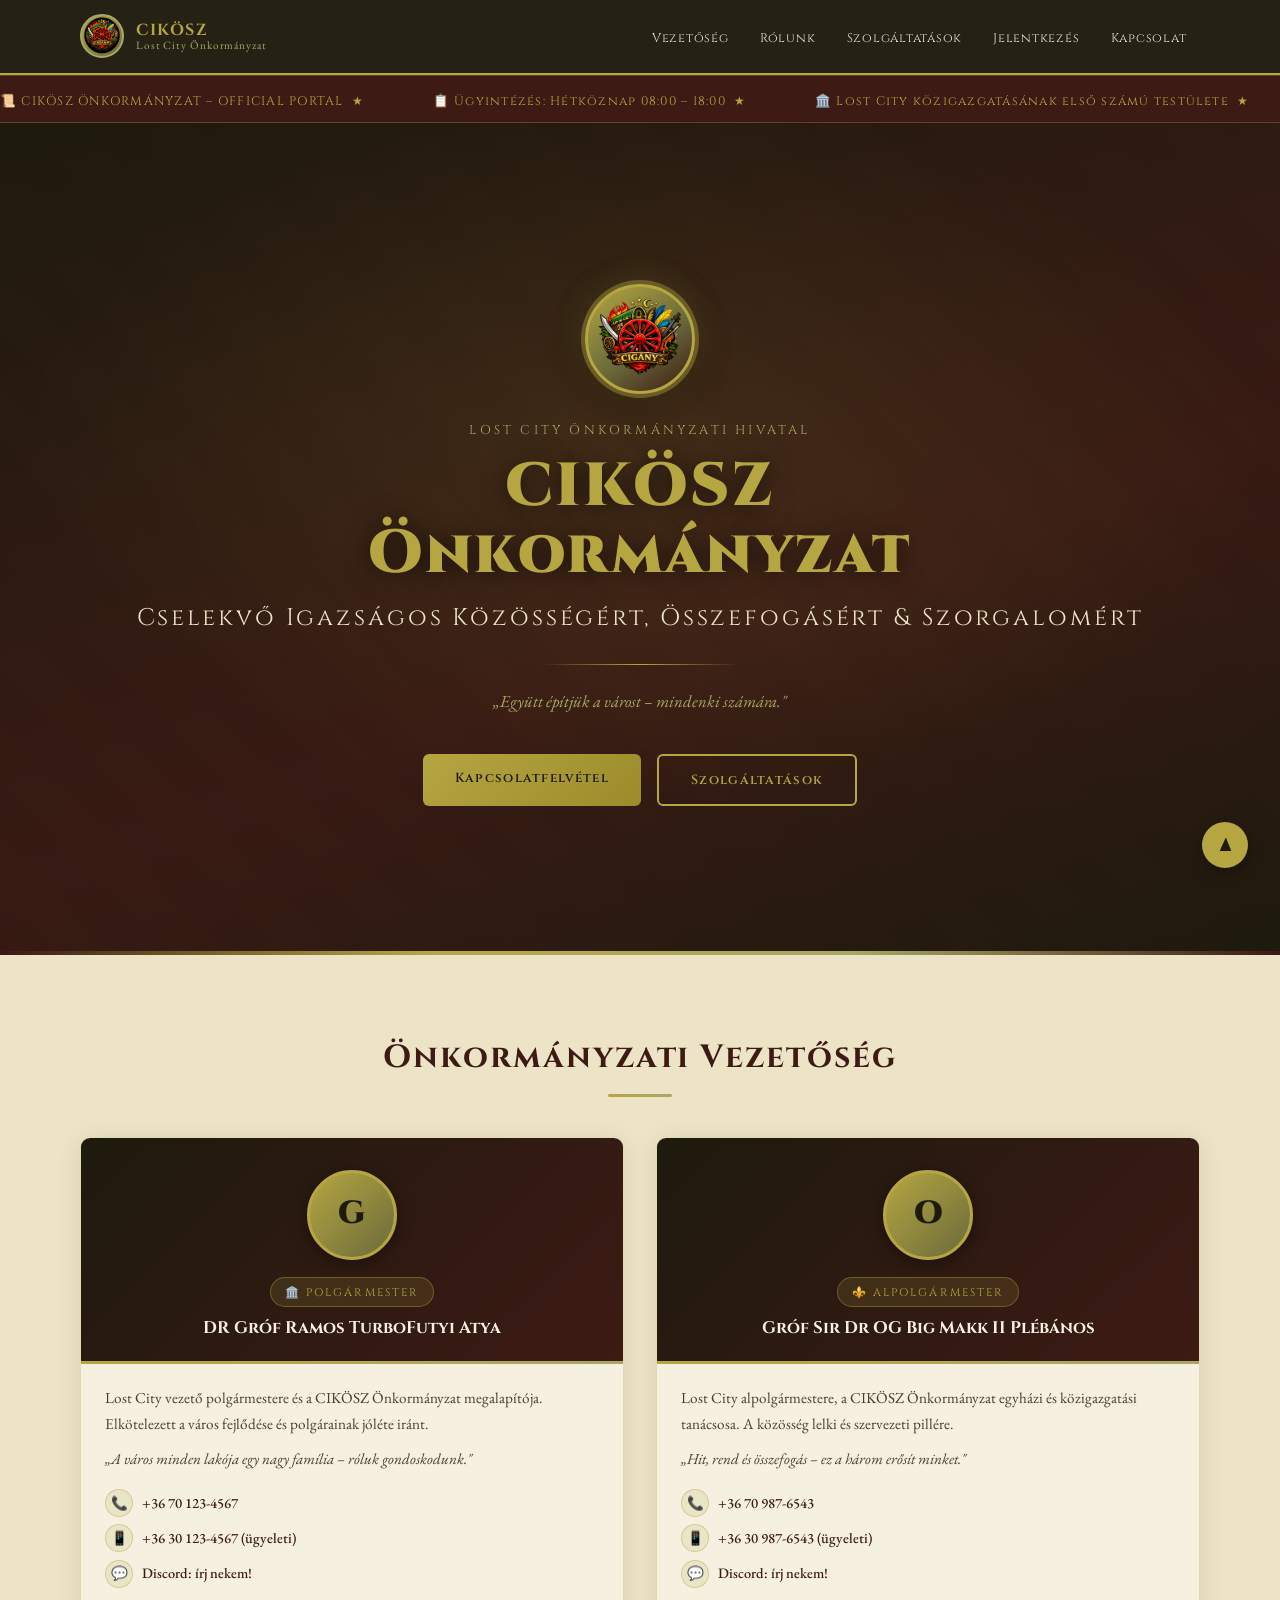
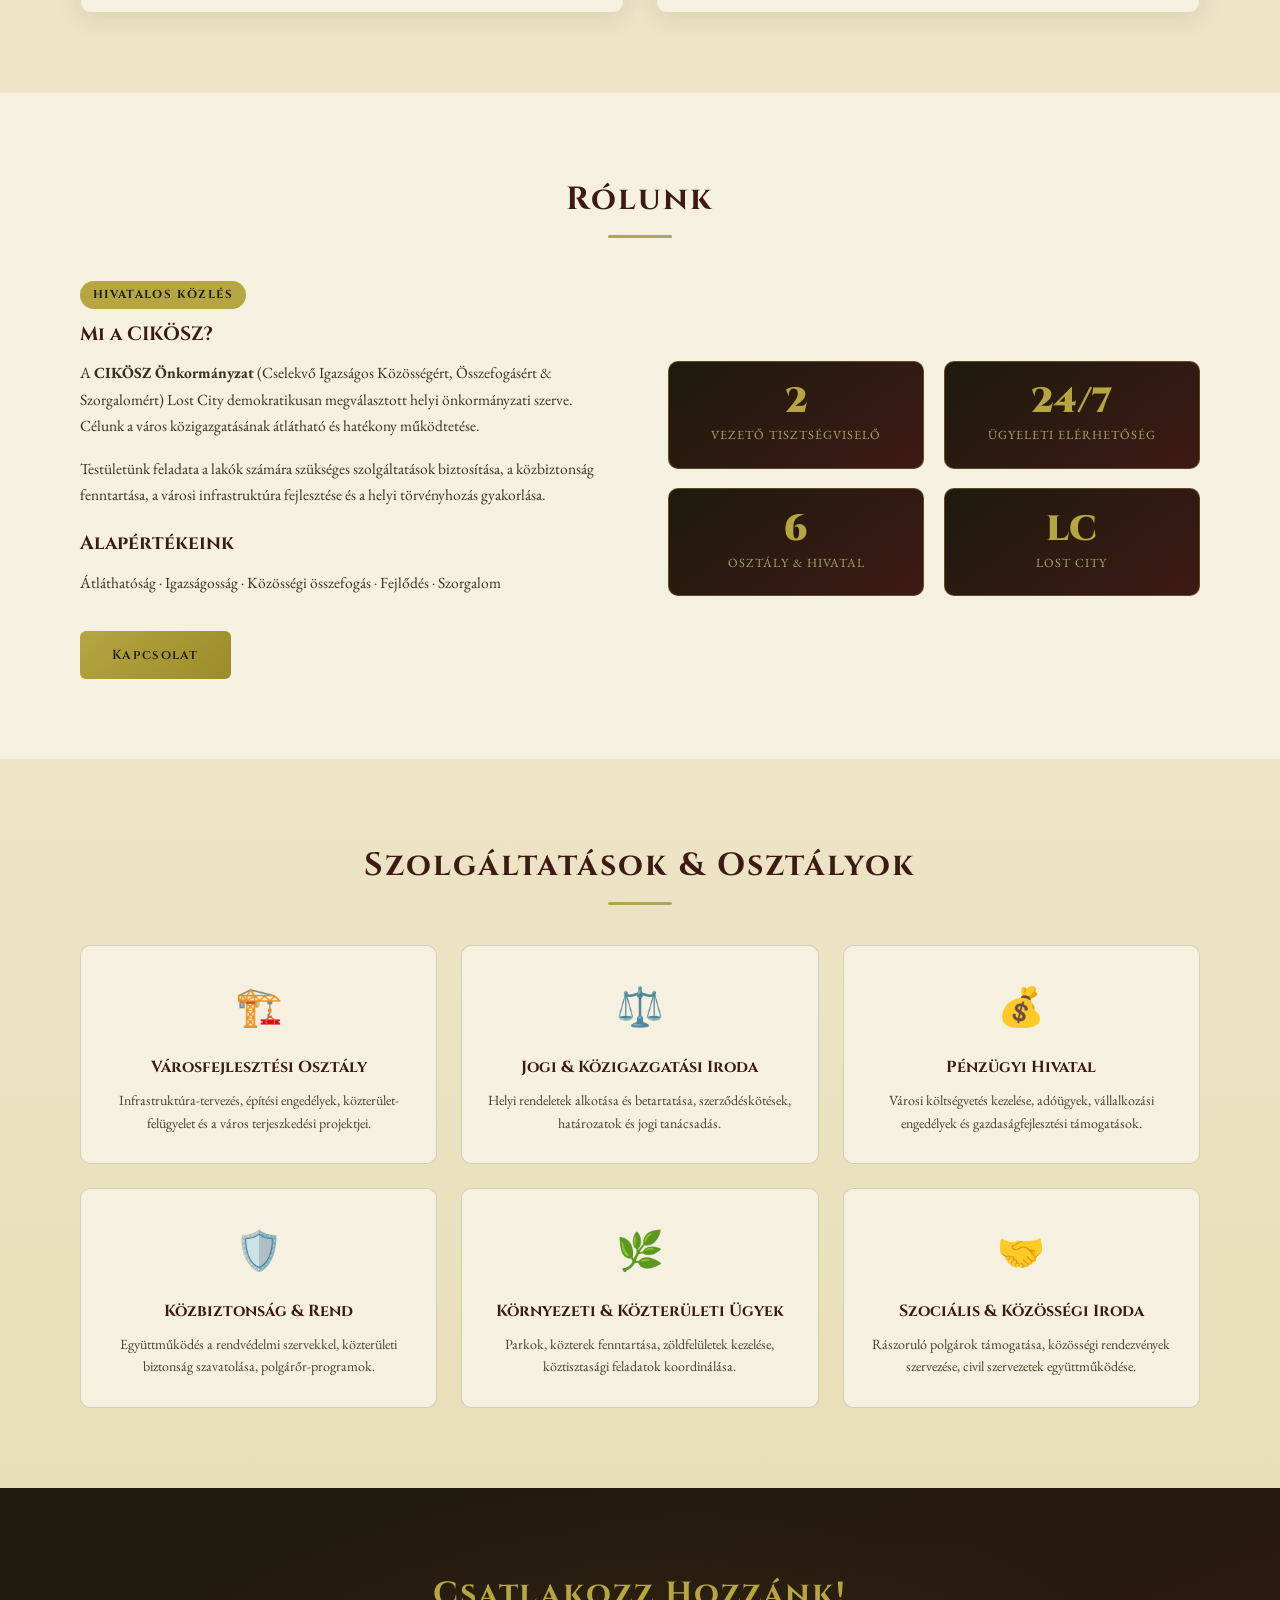
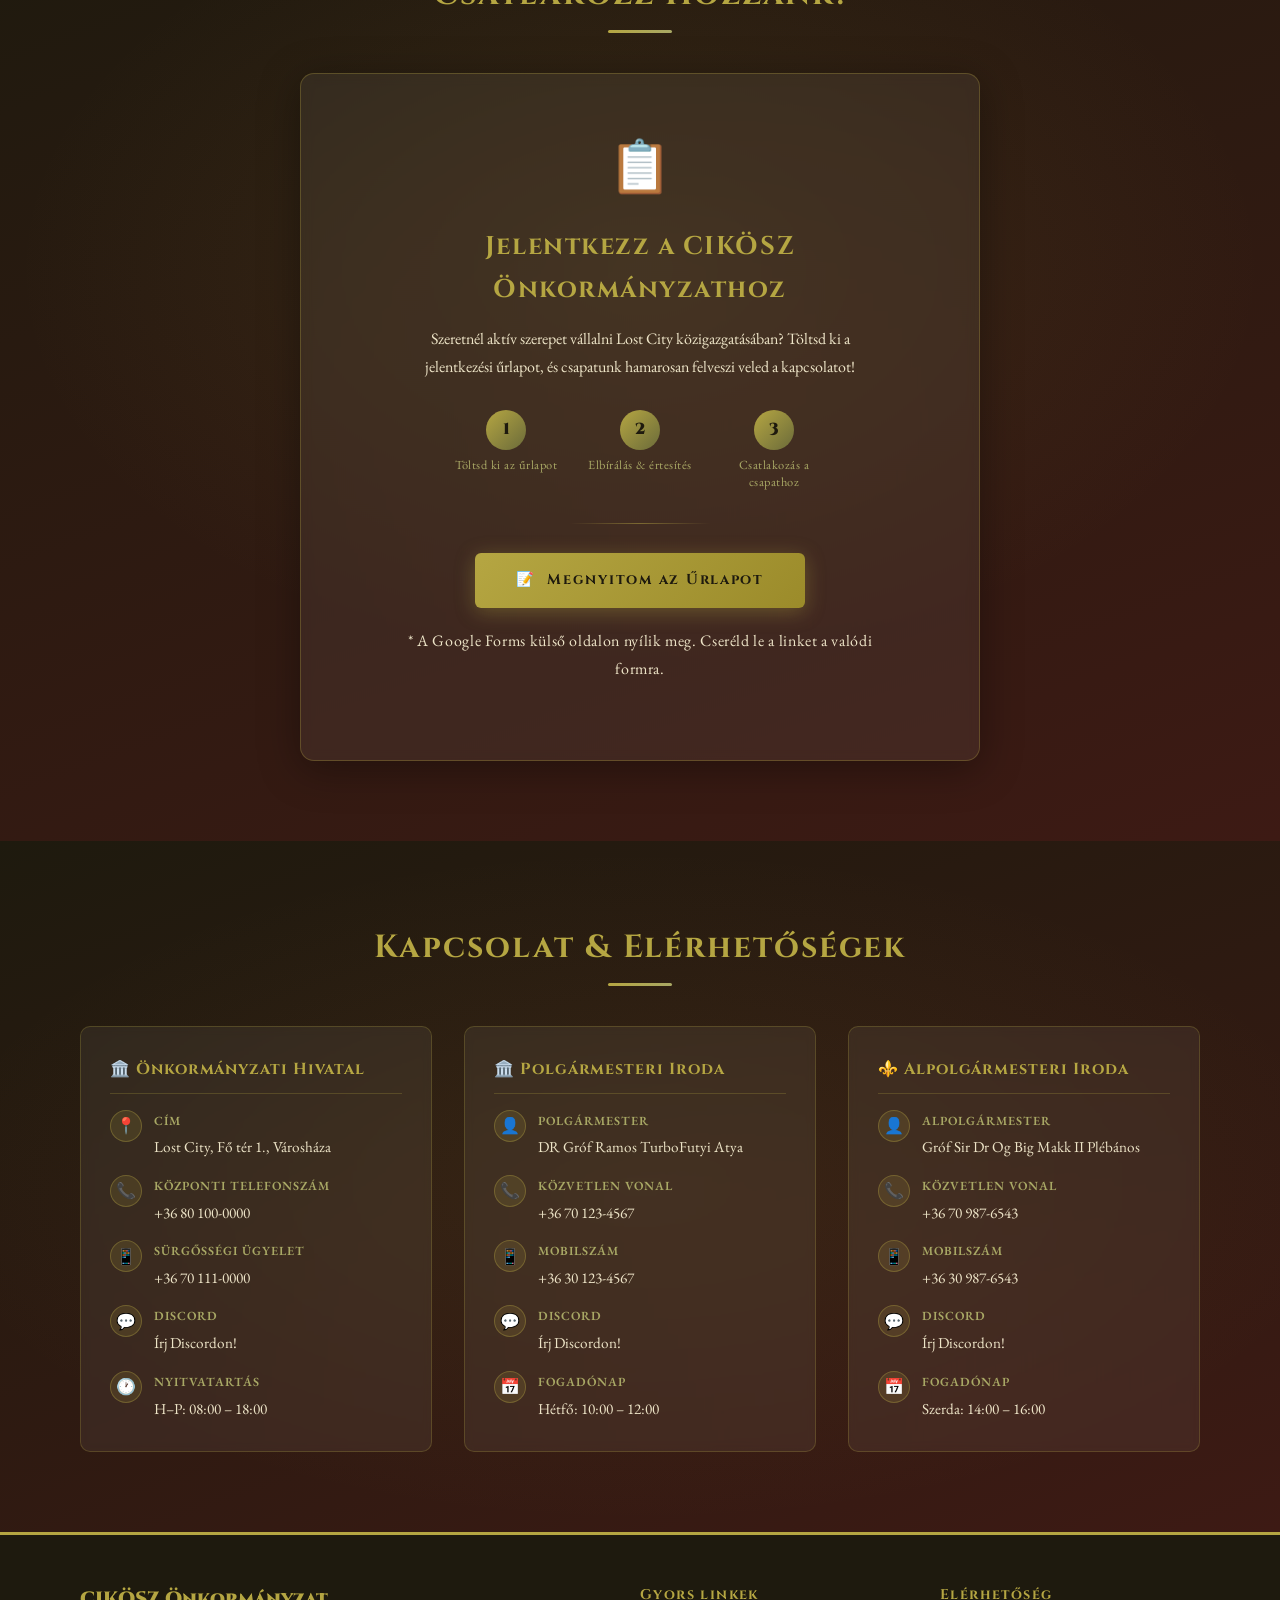
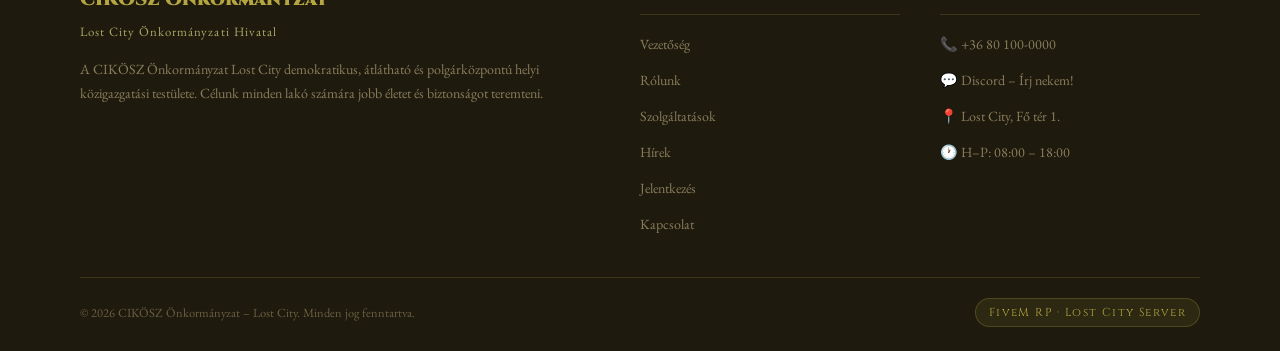
==== index.html @ b8a847d2 "Add files via upload" ====
<!DOCTYPE html>
<html lang="hu">
<head>
  <meta charset="UTF-8" />
  <meta name="viewport" content="width=device-width, initial-scale=1.0"/>
  <title>CIKÖSZ Önkormányzat – Lost City</title>
  <link rel="preconnect" href="https://fonts.googleapis.com"/>
  <link rel="preconnect" href="https://fonts.gstatic.com" crossorigin/>
  <link href="https://fonts.googleapis.com/css2?family=Cinzel:wght@400;600;700;900&family=EB+Garamond:ital,wght@0,400;0,500;0,600;1,400&display=swap" rel="stylesheet"/>
  <link rel="stylesheet" href="css/styles.css"/>
  <link rel="icon" type="image/x-icon" href="images/favicon.ico"/>
</head>
<body>

<!-- ══════════ NAVIGATION ══════════ -->
<header id="navbar">
  <div class="container nav-inner">
    <a href="#hero" class="nav-brand">
      <div class="nav-seal">
        <img src="images/logo-circle.png" alt="CIKÖSZ logó" />
      </div>
      <div class="nav-brand-text">
        <span>CIKÖSZ</span>
        <span>Lost City Önkormányzat</span>
      </div>
    </a>
    <nav>
      <ul>
        <li><a href="#vezetes">Vezetőség</a></li>
        <li><a href="#rolunk">Rólunk</a></li>
        <li><a href="#szolgaltatasok">Szolgáltatások</a></li>
        <!-- <li><a href="#hirek">Hírek</a></li> -->
        <li><a href="#jelentkezes">Jelentkezés</a></li>
        <li><a href="#kapcsolat">Kapcsolat</a></li>
      </ul>
    </nav>
  </div>
</header>

<!-- ══════════ TICKER ══════════ -->
<div id="ticker-bar">
  <div class="ticker-inner">
    <span>📜 CIKÖSZ ÖNKORMÁNYZAT – OFFICIAL PORTAL &nbsp;★&nbsp;</span>
    <span>📋 Ügyintézés: Hétköznap 08:00 – 18:00 &nbsp;★&nbsp;</span>
    <span>🏛️ Lost City közigazgatásának első számú testülete &nbsp;★&nbsp;</span>
    <span>📜 CIKÖSZ ÖNKORMÁNYZAT – OFFICIAL PORTAL &nbsp;★&nbsp;</span>
    <span>📋 Ügyintézés: Hétköznap 08:00 – 18:00 &nbsp;★&nbsp;</span>
    <span>🏛️ Lost City közigazgatásának első számú testülete &nbsp;★&nbsp;</span>
  </div>
</div>

<!-- ══════════ HERO ══════════ -->
<section id="hero">
  <div class="container hero-content">
    <div class="hero-crest">
      <img src="images/logo.png" alt="CIKÖSZ pecsét" />
    </div>
    <p class="hero-eyebrow">Lost City Önkormányzati Hivatal</p>
    <h1 class="hero-title">CIKÖSZ<br>Önkormányzat</h1>
    <p class="hero-sub">Cselekvő Igazságos Közösségért, Összefogásért &amp; Szorgalomért</p>
    <div class="hero-divider"></div>
    <p class="hero-motto">„Együtt építjük a várost – mindenki számára."</p>
    <div class="hero-btns">
      <a href="#kapcsolat" class="btn btn-primary">Kapcsolatfelvétel</a>
      <a href="#szolgaltatasok" class="btn btn-outline">Szolgáltatások</a>
    </div>
  </div>
</section>

<!-- ══════════ LEADERSHIP ══════════ -->
<section id="vezetes">
  <div class="container">
    <h2 class="section-title">Önkormányzati Vezetőség<span class="underline"></span></h2>
    <div class="leadership-grid">

      <!-- POLGÁRMESTER -->
      <div class="leader-card">
        <div class="leader-card-header">
          <div class="leader-avatar">G</div>
          <div class="leader-title-tag">🏛️ Polgármester</div>
          <div class="leader-name">DR Gróf Ramos TurboFutyi Atya</div>
        </div>
        <div class="leader-card-body">
          <p>Lost City vezető polgármestere és a CIKÖSZ Önkormányzat megalapítója. Elkötelezett a város fejlődése és polgárainak jóléte iránt.</p>
          <p><em>„A város minden lakója egy nagy família – róluk gondoskodunk."</em></p>
          <div class="leader-contact">
            <a href="tel:+36701234567">
              <span class="icon">📞</span>
              +36 70 123-4567
            </a>
            <a href="tel:+36301234567">
              <span class="icon">📱</span>
              +36 30 123-4567 (ügyeleti)
            </a>
            <a href="https://discord.com/users/440473207930093568" target="_blank" rel="noopener">
              <span class="icon">💬</span>
              Discord: írj nekem!
            </a>
          </div>
        </div>
      </div>

      <!-- ALPOLGÁRMESTER -->
      <div class="leader-card">
        <div class="leader-card-header">
          <div class="leader-avatar">O</div>
          <div class="leader-title-tag">⚜️ Alpolgármester</div>
          <div class="leader-name">Gróf Sir Dr OG Big Makk II Plébános</div>
        </div>
        <div class="leader-card-body">
          <p>Lost City alpolgármestere, a CIKÖSZ Önkormányzat egyházi és közigazgatási tanácsosa. A közösség lelki és szervezeti pillére.</p>
          <p><em>„Hit, rend és összefogás – ez a három erősít minket."</em></p>
          <div class="leader-contact">
            <a href="tel:+36709876543">
              <span class="icon">📞</span>
              +36 70 987-6543
            </a>
            <a href="tel:+36309876543">
              <span class="icon">📱</span>
              +36 30 987-6543 (ügyeleti)
            </a>
            <a href="https://discord.com/users/613793189601476629" target="_blank" rel="noopener">
              <span class="icon">💬</span>
              Discord: írj nekem!
            </a>
          </div>
        </div>
      </div>

    </div>
  </div>
</section>

<!-- ══════════ ABOUT ══════════ -->
<section id="rolunk">
  <div class="container">
    <h2 class="section-title">Rólunk<span class="underline"></span></h2>
    <div class="about-grid">
      <div class="about-text">
        <span class="badge">Hivatalos közlés</span>
        <h3>Mi a CIKÖSZ?</h3>
        <p>A <strong>CIKÖSZ Önkormányzat</strong> (Cselekvő Igazságos Közösségért, Összefogásért &amp; Szorgalomért) Lost City demokratikusan megválasztott helyi önkormányzati szerve. Célunk a város közigazgatásának átlátható és hatékony működtetése.</p>
        <p>Testületünk feladata a lakók számára szükséges szolgáltatások biztosítása, a közbiztonság fenntartása, a városi infrastruktúra fejlesztése és a helyi törvényhozás gyakorlása.</p>
        <h3 style="margin-top:1.2rem;">Alapértékeink</h3>
        <p>Átláthatóság · Igazságosság · Közösségi összefogás · Fejlődés · Szorgalom</p>
        <a href="#kapcsolat" class="btn btn-primary" style="margin-top:1.2rem; display:inline-block;">Kapcsolat</a>
      </div>
      <div class="stats-panel">
        <div class="stat-box">
          <div class="stat-num">2</div>
          <div class="stat-label">Vezető tisztségviselő</div>
        </div>
        <div class="stat-box">
          <div class="stat-num">24/7</div>
          <div class="stat-label">Ügyeleti elérhetőség</div>
        </div>
        <div class="stat-box">
          <div class="stat-num">6</div>
          <div class="stat-label">Osztály &amp; hivatal</div>
        </div>
        <div class="stat-box">
          <div class="stat-num">LC</div>
          <div class="stat-label">Lost City</div>
        </div>
      </div>
    </div>
  </div>
</section>

<!-- ══════════ SERVICES ══════════ -->
<section id="szolgaltatasok">
  <div class="container">
    <h2 class="section-title">Szolgáltatások &amp; Osztályok<span class="underline"></span></h2>
    <div class="services-grid">

      <div class="service-card">
        <span class="service-icon">🏗️</span>
        <h3>Városfejlesztési Osztály</h3>
        <p>Infrastruktúra-tervezés, építési engedélyek, közterület-felügyelet és a város terjeszkedési projektjei.</p>
      </div>

      <div class="service-card">
        <span class="service-icon">⚖️</span>
        <h3>Jogi &amp; Közigazgatási Iroda</h3>
        <p>Helyi rendeletek alkotása és betartatása, szerződéskötések, határozatok és jogi tanácsadás.</p>
      </div>

      <div class="service-card">
        <span class="service-icon">💰</span>
        <h3>Pénzügyi Hivatal</h3>
        <p>Városi költségvetés kezelése, adóügyek, vállalkozási engedélyek és gazdaságfejlesztési támogatások.</p>
      </div>

      <div class="service-card">
        <span class="service-icon">🛡️</span>
        <h3>Közbiztonság &amp; Rend</h3>
        <p>Együttműködés a rendvédelmi szervekkel, közterületi biztonság szavatolása, polgárőr-programok.</p>
      </div>

      <div class="service-card">
        <span class="service-icon">🌿</span>
        <h3>Környezeti &amp; Közterületi Ügyek</h3>
        <p>Parkok, közterek fenntartása, zöldfelületek kezelése, köztisztasági feladatok koordinálása.</p>
      </div>

      <div class="service-card">
        <span class="service-icon">🤝</span>
        <h3>Szociális &amp; Közösségi Iroda</h3>
        <p>Rászoruló polgárok támogatása, közösségi rendezvények szervezése, civil szervezetek együttműködése.</p>
      </div>

    </div>
  </div>
</section>

<!-- ══════════ NEWS ══════════ -->
<!-- <section id="hirek">
  <div class="container">
    <h2 class="section-title">Legújabb Hírek &amp; Közlemények<span class="underline"></span></h2>
    <div class="news-grid">

      <div class="news-card">
        <div class="news-banner"></div>
        <div class="news-body">
          <div class="news-date">2026. február 28.</div>
          <h3>A Polgármester Úr fogadónapja minden hétfőn 10:00-tól</h3>
          <p>DR Gróf Ramos TurboFutyi Atya polgármester bejelentette, hogy minden hétfőn délelőtt 10 és 12 óra között fogadónapot tart az önkormányzati hivatal épületében.</p>
          <span class="news-tag">Közlemény</span>
        </div>
      </div>

      <div class="news-card">
        <div class="news-banner"></div>
        <div class="news-body">
          <div class="news-date">2026. február 20.</div>
          <h3>Új városi fejlesztési projekt indul Lost City déli negyedében</h3>
          <p>Az önkormányzat jóváhagyta a déli negyed infrastruktúra-fejlesztési tervét. A projekt a közutak felújítását és új közterületek kialakítását foglalja magában.</p>
          <span class="news-tag">Fejlesztés</span>
        </div>
      </div>

      <div class="news-card">
        <div class="news-banner"></div>
        <div class="news-body">
          <div class="news-date">2026. február 10.</div>
          <h3>Közösségi fórum az Alpolgármester elnökletével</h3>
          <p>Gróf Sir Dr Og Big Makk II Plébános alpolgármester közösségi fórumot szervez a polgárok és az önkormányzat párbeszédének erősítésére.</p>
          <span class="news-tag">Esemény</span>
        </div>
      </div>

    </div>
  </div>
</section> -->

<!-- ══════════ JELENTKEZÉS ══════════ -->
<section id="jelentkezes">
  <div class="container" style="position:relative; z-index:1;">
    <h2 class="section-title">Csatlakozz Hozzánk!<span class="underline"></span></h2>
    <div class="join-box">
      <span class="join-icon">📋</span>
      <h3>Jelentkezz a CIKÖSZ Önkormányzathoz</h3>
      <p>Szeretnél aktív szerepet vállalni Lost City közigazgatásában? Töltsd ki a jelentkezési űrlapot, és csapatunk hamarosan felveszi veled a kapcsolatot!</p>
      <div class="join-steps">
        <div class="join-step">
          <div class="join-step-num">1</div>
          <div class="join-step-label">Töltsd ki az űrlapot</div>
        </div>
        <div class="join-step">
          <div class="join-step-num">2</div>
          <div class="join-step-label">Elbírálás &amp; értesítés</div>
        </div>
        <div class="join-step">
          <div class="join-step-num">3</div>
          <div class="join-step-label">Csatlakozás a csapathoz</div>
        </div>
      </div>
      <div class="join-divider"></div>
      <a href="https://forms.google.com/XXXXXXXXXXXXXXXXX" target="_blank" rel="noopener" class="btn-join">📝 &nbsp;Megnyitom az Űrlapot</a>
      <p class="join-note">* A Google Forms külső oldalon nyílik meg. Cseréld le a linket a valódi formra.</p>
    </div>
  </div>
</section>

<!-- ══════════ CONTACT ══════════ -->
<section id="kapcsolat">
  <div class="container">
    <h2 class="section-title">Kapcsolat &amp; Elérhetőségek<span class="underline"></span></h2>
    <div class="contact-grid">

      <!-- HIVATAL -->
      <div class="contact-card">
        <h3>🏛️ Önkormányzati Hivatal</h3>
        <div class="contact-item">
          <div class="c-icon">📍</div>
          <div class="c-info">
            <strong>Cím</strong>
            <span>Lost City, Fő tér 1., Városháza</span>
          </div>
        </div>
        <div class="contact-item">
          <div class="c-icon">📞</div>
          <div class="c-info">
            <strong>Központi telefonszám</strong>
            <a href="tel:+36801000000">+36 80 100-0000</a>
          </div>
        </div>
        <div class="contact-item">
          <div class="c-icon">📱</div>
          <div class="c-info">
            <strong>Sürgősségi ügyelet</strong>
            <a href="tel:+36701110000">+36 70 111-0000</a>
          </div>
        </div>
        <div class="contact-item">
          <div class="c-icon">💬</div>
          <div class="c-info">
            <strong>Discord</strong>
            <a href="https://discord.com/users/440473207930093568" target="_blank" rel="noopener">Írj Discordon!</a>
          </div>
        </div>
        <div class="contact-item">
          <div class="c-icon">🕐</div>
          <div class="c-info">
            <strong>Nyitvatartás</strong>
            <span>H–P: 08:00 – 18:00</span>
          </div>
        </div>
      </div>

      <!-- POLGÁRMESTER -->
      <div class="contact-card">
        <h3>🏛️ Polgármesteri Iroda</h3>
        <div class="contact-item">
          <div class="c-icon">👤</div>
          <div class="c-info">
            <strong>Polgármester</strong>
            <span>DR Gróf Ramos TurboFutyi Atya</span>
          </div>
        </div>
        <div class="contact-item">
          <div class="c-icon">📞</div>
          <div class="c-info">
            <strong>Közvetlen vonal</strong>
            <a href="tel:+36701234567">+36 70 123-4567</a>
          </div>
        </div>
        <div class="contact-item">
          <div class="c-icon">📱</div>
          <div class="c-info">
            <strong>Mobilszám</strong>
            <a href="tel:+36301234567">+36 30 123-4567</a>
          </div>
        </div>
        <div class="contact-item">
          <div class="c-icon">💬</div>
          <div class="c-info">
            <strong>Discord</strong>
            <a href="https://discord.com/users/440473207930093568" target="_blank" rel="noopener">Írj Discordon!</a>
          </div>
        </div>
        <div class="contact-item">
          <div class="c-icon">📅</div>
          <div class="c-info">
            <strong>Fogadónap</strong>
            <span>Hétfő: 10:00 – 12:00</span>
          </div>
        </div>
      </div>

      <!-- ALPOLGÁRMESTER -->
      <div class="contact-card">
        <h3>⚜️ Alpolgármesteri Iroda</h3>
        <div class="contact-item">
          <div class="c-icon">👤</div>
          <div class="c-info">
            <strong>Alpolgármester</strong>
            <span>Gróf Sir Dr Og Big Makk II Plébános</span>
          </div>
        </div>
        <div class="contact-item">
          <div class="c-icon">📞</div>
          <div class="c-info">
            <strong>Közvetlen vonal</strong>
            <a href="tel:+36709876543">+36 70 987-6543</a>
          </div>
        </div>
        <div class="contact-item">
          <div class="c-icon">📱</div>
          <div class="c-info">
            <strong>Mobilszám</strong>
            <a href="tel:+36309876543">+36 30 987-6543</a>
          </div>
        </div>
        <div class="contact-item">
          <div class="c-icon">💬</div>
          <div class="c-info">
            <strong>Discord</strong>
            <a href="https://discord.com/users/613793189601476629" target="_blank" rel="noopener">Írj Discordon!</a>
          </div>
        </div>
        <div class="contact-item">
          <div class="c-icon">📅</div>
          <div class="c-info">
            <strong>Fogadónap</strong>
            <span>Szerda: 14:00 – 16:00</span>
          </div>
        </div>
      </div>

    </div>
  </div>
</section>

<!-- ══════════ FOOTER ══════════ -->
<footer>
  <div class="container">
    <div class="footer-grid">
      <div>
        <div class="footer-brand-name">CIKÖSZ Önkormányzat</div>
        <div class="footer-brand-sub">Lost City Önkormányzati Hivatal</div>
        <p class="footer-desc">A CIKÖSZ Önkormányzat Lost City demokratikus, átlátható és polgárközpontú helyi közigazgatási testülete. Célunk minden lakó számára jobb életet és biztonságot teremteni.</p>
      </div>
      <div class="footer-col">
        <h4>Gyors linkek</h4>
        <ul>
          <li><a href="#vezetes">Vezetőség</a></li>
          <li><a href="#rolunk">Rólunk</a></li>
          <li><a href="#szolgaltatasok">Szolgáltatások</a></li>
          <li><a href="#hirek">Hírek</a></li>
          <li><a href="#jelentkezes">Jelentkezés</a></li>
          <li><a href="#kapcsolat">Kapcsolat</a></li>
        </ul>
      </div>
      <div class="footer-col">
        <h4>Elérhetőség</h4>
        <ul>
          <li><a href="tel:+36801000000">📞 +36 80 100-0000</a></li>
          <li><a href="https://discord.com/users/440473207930093568" target="_blank" rel="noopener">💬 Discord – Írj nekem!</a></li>
          <li><a href="#">📍 Lost City, Fő tér 1.</a></li>
          <li><a href="#">🕐 H–P: 08:00 – 18:00</a></li>
        </ul>
      </div>
    </div>
    <div class="footer-bottom">
      <p>© 2026 CIKÖSZ Önkormányzat – Lost City. Minden jog fenntartva.</p>
      <span class="server-tag">FiveM RP · Lost City Server</span>
    </div>
  </div>
</footer>

<!-- ══════════ BACK TO TOP ══════════ -->
<a href="#hero" id="back-top" title="Vissza a tetejére">▲</a>

</body>
</html>
---- css/styles.css ----
/* ─────────────────────────────────────────────────────────────────
   CIKÖSZ Önkormányzat – Lost City
   Lefordított stíluslap (css/styles.css)
   Forrás: css/styles.scss
   Fordítás: sass css/styles.scss css/styles.css --style=expanded
───────────────────────────────────────────────────────────────── */

/* ── VÁLTOZÓK ──────────────────────────────────────────────────── */
:root {
  --gold:      #B5A642;
  --olive:     #A8A865;
  --mid:       #6B6B3A;
  --dark:      #1E1A0E;
  --burgundy:  #3D1A14;
  --cream:     #F5F0E0;
  --parchment: #EDE4C7;
  --text:      #1E1A0E;
  --radius:    6px;
}

/* ── RESET ─────────────────────────────────────────────────────── */
*, *::before, *::after { box-sizing: border-box; margin: 0; padding: 0; }

html { scroll-behavior: smooth; }

body {
  font-family: 'EB Garamond', Georgia, serif;
  background: var(--cream);
  color: var(--text);
  font-size: 17px;
  line-height: 1.7;
}

/* ── UTILITY ────────────────────────────────────────────────────── */
.container { width: 92%; max-width: 1120px; margin: 0 auto; }

.section-title {
  font-family: 'Cinzel', serif;
  font-size: clamp(1.4rem, 3vw, 2rem);
  color: var(--burgundy);
  text-align: center;
  letter-spacing: .06em;
  margin-bottom: .4rem;
}
.section-title .underline {
  display: block;
  width: 64px;
  height: 3px;
  background: linear-gradient(90deg, var(--gold), var(--olive));
  margin: .5rem auto 2.5rem;
  border-radius: 2px;
}

.badge {
  display: inline-block;
  background: var(--gold);
  color: var(--dark);
  font-family: 'Cinzel', serif;
  font-size: .72rem;
  font-weight: 700;
  letter-spacing: .12em;
  text-transform: uppercase;
  padding: .25rem .8rem;
  border-radius: 30px;
  margin-bottom: .6rem;
}

/* ── GOMBOK ────────────────────────────────────────────────────── */
.btn {
  font-family: 'Cinzel', serif;
  font-size: .82rem;
  letter-spacing: .1em;
  text-decoration: none;
  padding: .8rem 2rem;
  border-radius: var(--radius);
  border: none;
  cursor: pointer;
  transition: transform .15s, box-shadow .15s, background .2s;
  font-weight: 600;
}
.btn:hover { transform: translateY(-2px); box-shadow: 0 6px 20px rgba(30,26,14,.3); }
.btn-primary {
  background: linear-gradient(135deg, var(--gold), #9B8B2A);
  color: var(--dark);
}
.btn-outline {
  background: transparent;
  border: 2px solid var(--gold);
  color: var(--gold);
}
.btn-outline:hover { background: var(--gold); color: var(--dark); }

/* ── NAVIGÁCIÓ ──────────────────────────────────────────────────── */
#navbar {
  position: sticky;
  top: 0;
  z-index: 999;
  background: rgba(30, 26, 14, .97);
  backdrop-filter: blur(8px);
  border-bottom: 2px solid var(--gold);
}
#navbar .nav-inner {
  display: flex;
  align-items: center;
  justify-content: space-between;
  padding: .9rem 0;
  gap: 1rem;
}
.nav-brand {
  display: flex;
  align-items: center;
  gap: .75rem;
  text-decoration: none;
}
.nav-seal {
  width: 44px;
  height: 44px;
  border-radius: 50%;
  background: linear-gradient(135deg, var(--gold) 0%, var(--mid) 100%);
  display: flex;
  align-items: center;
  justify-content: center;
  font-family: 'Cinzel', serif;
  font-size: 1.2rem;
  font-weight: 900;
  color: var(--dark);
  border: 2px solid var(--olive);
  flex-shrink: 0;
  overflow: hidden;
}
.nav-seal img { width: 100%; height: 100%; object-fit: cover; border-radius: 50%; }
.nav-brand-text { display: flex; flex-direction: column; }
.nav-brand-text span:first-child {
  font-family: 'Cinzel', serif;
  font-size: 1rem;
  font-weight: 700;
  color: var(--gold);
  letter-spacing: .1em;
  line-height: 1.1;
}
.nav-brand-text span:last-child {
  font-size: .7rem;
  color: var(--olive);
  letter-spacing: .08em;
  line-height: 1;
}
nav ul {
  list-style: none;
  display: flex;
  gap: .25rem;
  flex-wrap: wrap;
}
nav ul li a {
  font-family: 'Cinzel', serif;
  font-size: .78rem;
  color: var(--parchment);
  text-decoration: none;
  padding: .45rem .85rem;
  border-radius: var(--radius);
  letter-spacing: .06em;
  transition: background .2s, color .2s;
}
nav ul li a:hover { background: var(--gold); color: var(--dark); }

@media (max-width: 860px) { nav ul { display: none; } }
@media (max-width: 860px) { .about-grid { grid-template-columns: 1fr; } }

/* ── TICKER SÁV ─────────────────────────────────────────────────── */
#ticker-bar {
  background: var(--burgundy);
  border-top: 1px solid rgba(181,166,66,.3);
  border-bottom: 1px solid rgba(181,166,66,.3);
  padding: .55rem 0;
  overflow: hidden;
  white-space: nowrap;
}
.ticker-inner {
  display: inline-flex;
  animation: ticker 40s linear infinite;
}
.ticker-inner span {
  font-family: 'Cinzel', serif;
  font-size: .78rem;
  color: var(--gold);
  letter-spacing: .1em;
  padding-right: 4rem;
}
@keyframes ticker {
  0%   { transform: translateX(0); }
  100% { transform: translateX(-50%); }
}

/* ── HERO ───────────────────────────────────────────────────────── */
#hero {
  position: relative;
  background:
    linear-gradient(160deg, rgba(30,26,14,.88) 0%, rgba(61,26,20,.82) 60%, rgba(30,26,14,.96) 100%),
    repeating-linear-gradient(
      45deg,
      transparent,
      transparent 40px,
      rgba(181,166,66,.04) 40px,
      rgba(181,166,66,.04) 80px
    );
  background-color: var(--dark);
  min-height: 92vh;
  display: flex;
  align-items: center;
  text-align: center;
  padding: 5rem 0 4rem;
  overflow: hidden;
}
#hero::before {
  content: '';
  position: absolute;
  inset: 0;
  background: radial-gradient(ellipse 70% 60% at 50% 40%, rgba(181,166,66,.12) 0%, transparent 70%);
  pointer-events: none;
}
.hero-content { position: relative; z-index: 1; }
.hero-crest {
  width: 110px;
  height: 110px;
  margin: 0 auto 1.6rem;
  border-radius: 50%;
  background: linear-gradient(145deg, #B5A642 0%, #6B6B3A 55%, #3D1A14 100%);
  display: flex;
  align-items: center;
  justify-content: center;
  font-family: 'Cinzel', serif;
  font-size: 2.6rem;
  font-weight: 900;
  color: var(--cream);
  box-shadow: 0 0 0 4px rgba(181,166,66,.4), 0 0 32px rgba(181,166,66,.25), 0 8px 32px rgba(0,0,0,.5);
  border: 3px solid var(--gold);
  overflow: hidden;
}
.hero-crest img { width: 100%; height: 100%; object-fit: contain; border-radius: 50%; }
.hero-eyebrow {
  font-family: 'Cinzel', serif;
  font-size: .8rem;
  letter-spacing: .25em;
  color: var(--olive);
  text-transform: uppercase;
  margin-bottom: .8rem;
}
.hero-title {
  font-family: 'Cinzel', serif;
  font-size: clamp(2rem, 6vw, 3.8rem);
  font-weight: 900;
  color: var(--gold);
  line-height: 1.1;
  letter-spacing: .04em;
  text-shadow: 0 2px 24px rgba(0,0,0,.6);
  margin-bottom: .6rem;
}
.hero-sub {
  font-family: 'Cinzel', serif;
  font-size: clamp(1rem, 2.5vw, 1.5rem);
  font-weight: 400;
  color: var(--parchment);
  letter-spacing: .12em;
  margin-bottom: 1.6rem;
}
.hero-divider {
  width: 200px;
  height: 1px;
  background: linear-gradient(90deg, transparent, var(--gold), transparent);
  margin: 1.4rem auto;
}
.hero-motto {
  font-style: italic;
  color: var(--olive);
  font-size: 1.05rem;
  margin-bottom: 2.4rem;
}
.hero-btns { display: flex; gap: 1rem; justify-content: center; flex-wrap: wrap; }

/* ── VEZETŐSÉG ──────────────────────────────────────────────────── */
#vezetes {
  padding: 5rem 0;
  background: var(--parchment);
  position: relative;
}
#vezetes::before {
  content: '';
  position: absolute;
  top: 0; left: 0; right: 0;
  height: 4px;
  background: linear-gradient(90deg, var(--burgundy), var(--gold), var(--olive), var(--burgundy));
}
.leadership-grid {
  display: grid;
  grid-template-columns: repeat(auto-fit, minmax(300px, 1fr));
  gap: 2rem;
  margin-top: 1rem;
}
.leader-card {
  background: var(--cream);
  border-radius: 10px;
  overflow: hidden;
  box-shadow: 0 4px 24px rgba(30,26,14,.1);
  border: 1px solid rgba(181,166,66,.3);
  transition: transform .2s, box-shadow .2s;
}
.leader-card:hover {
  transform: translateY(-4px);
  box-shadow: 0 12px 40px rgba(30,26,14,.18);
}
.leader-card-header {
  background: linear-gradient(135deg, var(--dark) 0%, var(--burgundy) 100%);
  padding: 2rem 1.5rem 1.4rem;
  text-align: center;
  position: relative;
}
.leader-card-header::after {
  content: '';
  position: absolute;
  bottom: -2px; left: 0; right: 0;
  height: 3px;
  background: linear-gradient(90deg, var(--gold), var(--olive));
}
.leader-avatar {
  width: 90px;
  height: 90px;
  border-radius: 50%;
  margin: 0 auto 1rem;
  background: linear-gradient(135deg, var(--gold) 0%, var(--mid) 100%);
  display: flex;
  align-items: center;
  justify-content: center;
  font-family: 'Cinzel', serif;
  font-size: 2rem;
  font-weight: 900;
  color: var(--dark);
  border: 3px solid var(--gold);
  box-shadow: 0 4px 16px rgba(0,0,0,.4);
  overflow: hidden;
}
.leader-avatar img { width: 100%; height: 100%; object-fit: cover; border-radius: 50%; }
.leader-title-tag {
  font-family: 'Cinzel', serif;
  font-size: .7rem;
  letter-spacing: .18em;
  text-transform: uppercase;
  color: var(--gold);
  background: rgba(181,166,66,.15);
  border: 1px solid rgba(181,166,66,.4);
  padding: .3rem .9rem;
  border-radius: 20px;
  display: inline-block;
  margin-bottom: .6rem;
}
.leader-name {
  font-family: 'Cinzel', serif;
  font-size: 1.05rem;
  font-weight: 700;
  color: var(--cream);
  line-height: 1.35;
}
.leader-card-body { padding: 1.5rem; }
.leader-card-body p { font-size: .95rem; color: #4a3f2a; margin-bottom: .6rem; }
.leader-contact {
  margin-top: 1rem;
  display: flex;
  flex-direction: column;
  gap: .45rem;
}
.leader-contact a {
  display: flex;
  align-items: center;
  gap: .55rem;
  font-size: .9rem;
  color: var(--burgundy);
  text-decoration: none;
  font-weight: 500;
  transition: color .2s;
}
.leader-contact a:hover { color: var(--mid); }
.leader-contact .icon {
  width: 28px;
  height: 28px;
  border-radius: 50%;
  background: rgba(181,166,66,.15);
  border: 1px solid rgba(181,166,66,.4);
  display: flex;
  align-items: center;
  justify-content: center;
  font-size: .85rem;
  flex-shrink: 0;
}

/* ── RÓLUNK ─────────────────────────────────────────────────────── */
#rolunk { padding: 5rem 0; background: var(--cream); }
.about-grid {
  display: grid;
  grid-template-columns: 1fr 1fr;
  gap: 3.5rem;
  align-items: center;
}
@media (max-width: 680px) { .about-grid { grid-template-columns: 1fr; } }
.about-text h3 {
  font-family: 'Cinzel', serif;
  font-size: 1.2rem;
  color: var(--burgundy);
  margin-bottom: .6rem;
}
.about-text p { margin-bottom: 1rem; color: #3a3020; font-size: .97rem; }
.stats-panel {
  display: grid;
  grid-template-columns: 1fr 1fr;
  gap: 1.2rem;
}
.stat-box {
  background: linear-gradient(145deg, var(--dark), var(--burgundy));
  border: 1px solid rgba(181,166,66,.35);
  border-radius: 10px;
  padding: 1.4rem 1rem;
  text-align: center;
  transition: transform .2s;
}
.stat-box:hover { transform: translateY(-3px); }
.stat-num {
  font-family: 'Cinzel', serif;
  font-size: 2.2rem;
  font-weight: 900;
  color: var(--gold);
  line-height: 1;
}
.stat-label {
  font-size: .78rem;
  color: var(--olive);
  letter-spacing: .08em;
  text-transform: uppercase;
  margin-top: .3rem;
}

/* ── SZOLGÁLTATÁSOK ─────────────────────────────────────────────── */
#szolgaltatasok {
  padding: 5rem 0;
  background: linear-gradient(180deg, var(--parchment) 0%, #E8DFB8 100%);
}
.services-grid {
  display: grid;
  grid-template-columns: repeat(3, 1fr);
  gap: 1.5rem;
}
@media (max-width: 860px) {
  .services-grid { grid-template-columns: repeat(2, 1fr); }
}
@media (max-width: 560px) {
  .services-grid { grid-template-columns: 1fr; }
}
.service-card {
  background: var(--cream);
  border: 1px solid rgba(107,107,58,.25);
  border-radius: 10px;
  padding: 1.8rem 1.4rem;
  text-align: center;
  transition: transform .2s, box-shadow .2s, border-color .2s;
}
.service-card:hover {
  transform: translateY(-5px);
  box-shadow: 0 12px 32px rgba(30,26,14,.12);
  border-color: var(--gold);
}
.service-icon { font-size: 2.4rem; margin-bottom: .9rem; display: block; }
.service-card h3 {
  font-family: 'Cinzel', serif;
  font-size: 1rem;
  color: var(--burgundy);
  margin-bottom: .5rem;
  font-weight: 700;
}
.service-card p { font-size: .88rem; color: #4a3f2a; line-height: 1.6; }

/* ── HÍREK ──────────────────────────────────────────────────────── */
#hirek { padding: 5rem 0; background: var(--cream); }
.news-grid {
  display: grid;
  grid-template-columns: repeat(auto-fit, minmax(300px, 1fr));
  gap: 1.8rem;
}
.news-card {
  border-radius: 10px;
  overflow: hidden;
  border: 1px solid rgba(107,107,58,.2);
  background: var(--parchment);
  transition: transform .2s, box-shadow .2s;
}
.news-card:hover {
  transform: translateY(-4px);
  box-shadow: 0 10px 32px rgba(30,26,14,.12);
}
.news-banner { height: 8px; background: linear-gradient(90deg, var(--gold), var(--olive)); }
.news-body { padding: 1.4rem; }
.news-date {
  font-size: .78rem;
  color: var(--mid);
  letter-spacing: .06em;
  text-transform: uppercase;
  margin-bottom: .4rem;
}
.news-body h3 {
  font-family: 'Cinzel', serif;
  font-size: .96rem;
  color: var(--burgundy);
  margin-bottom: .5rem;
  font-weight: 700;
}
.news-body p { font-size: .88rem; color: #4a3f2a; line-height: 1.6; }
.news-tag {
  display: inline-block;
  margin-top: .8rem;
  font-size: .72rem;
  background: rgba(181,166,66,.18);
  color: var(--mid);
  border: 1px solid rgba(181,166,66,.4);
  padding: .2rem .7rem;
  border-radius: 20px;
  font-weight: 600;
  letter-spacing: .06em;
}

/* ── KAPCSOLAT ──────────────────────────────────────────────────── */
#kapcsolat {
  padding: 5rem 0;
  background: linear-gradient(160deg, var(--dark) 0%, var(--burgundy) 100%);
  position: relative;
  overflow: hidden;
}
#kapcsolat::before {
  content: '';
  position: absolute;
  inset: 0;
  background: radial-gradient(ellipse 80% 70% at 50% 50%, rgba(181,166,66,.08) 0%, transparent 70%);
}
#kapcsolat .section-title { color: var(--gold); }
#kapcsolat .section-title .underline { background: linear-gradient(90deg, var(--gold), var(--olive)); }
.contact-grid {
  display: grid;
  grid-template-columns: repeat(auto-fit, minmax(280px, 1fr));
  gap: 2rem;
  position: relative;
  z-index: 1;
}
.contact-card {
  background: rgba(255,255,255,.06);
  border: 1px solid rgba(181,166,66,.25);
  border-radius: 10px;
  padding: 1.8rem;
  backdrop-filter: blur(4px);
  transition: border-color .2s;
}
.contact-card:hover { border-color: var(--gold); }
.contact-card h3 {
  font-family: 'Cinzel', serif;
  font-size: 1rem;
  color: var(--gold);
  margin-bottom: 1rem;
  padding-bottom: .6rem;
  border-bottom: 1px solid rgba(181,166,66,.25);
  letter-spacing: .06em;
}
.contact-item {
  display: flex;
  align-items: flex-start;
  gap: .75rem;
  margin-bottom: .85rem;
}
.contact-item:last-child { margin-bottom: 0; }
.c-icon {
  width: 32px;
  height: 32px;
  flex-shrink: 0;
  border-radius: 50%;
  background: rgba(181,166,66,.15);
  border: 1px solid rgba(181,166,66,.35);
  display: flex;
  align-items: center;
  justify-content: center;
  font-size: 1rem;
}
.c-info { flex: 1; }
.c-info strong {
  display: block;
  font-size: .78rem;
  color: var(--olive);
  letter-spacing: .08em;
  text-transform: uppercase;
  margin-bottom: .1rem;
  font-weight: 600;
}
.c-info span, .c-info a {
  font-size: .95rem;
  color: var(--parchment);
  text-decoration: none;
  transition: color .2s;
}
.c-info a:hover { color: var(--gold); }

/* ── JELENTKEZÉS ────────────────────────────────────────────────── */
#jelentkezes {
  padding: 5rem 0;
  background: linear-gradient(160deg, var(--dark) 0%, var(--burgundy) 100%);
  position: relative;
  overflow: hidden;
  text-align: center;
}
#jelentkezes::before {
  content: '';
  position: absolute;
  inset: 0;
  background: radial-gradient(ellipse 70% 60% at 50% 40%, rgba(181,166,66,.1) 0%, transparent 70%);
  pointer-events: none;
}
#jelentkezes .section-title { color: var(--gold); }
#jelentkezes .section-title .underline { background: linear-gradient(90deg, var(--gold), var(--olive)); }
.join-box {
  position: relative;
  z-index: 1;
  display: inline-block;
  max-width: 680px;
  width: 100%;
  background: rgba(255,255,255,.06);
  border: 1px solid rgba(181,166,66,.3);
  border-radius: 14px;
  padding: 3rem 2.5rem;
  backdrop-filter: blur(6px);
  box-shadow: 0 8px 40px rgba(0,0,0,.35);
}
.join-box .join-icon { font-size: 3.2rem; margin-bottom: 1rem; display: block; }
.join-box h3 {
  font-family: 'Cinzel', serif;
  font-size: clamp(1.2rem, 3vw, 1.6rem);
  color: var(--gold);
  font-weight: 700;
  margin-bottom: .8rem;
  letter-spacing: .06em;
}
.join-box p {
  color: var(--parchment);
  font-size: 1rem;
  line-height: 1.75;
  margin-bottom: 1.8rem;
  max-width: 480px;
  margin-left: auto;
  margin-right: auto;
}
.join-steps {
  display: flex;
  justify-content: center;
  gap: 1.5rem;
  flex-wrap: wrap;
  margin-bottom: 2rem;
}
.join-step {
  display: flex;
  flex-direction: column;
  align-items: center;
  gap: .4rem;
  width: 110px;
}
.join-step-num {
  width: 40px;
  height: 40px;
  border-radius: 50%;
  background: linear-gradient(135deg, var(--gold), var(--mid));
  color: var(--dark);
  font-family: 'Cinzel', serif;
  font-weight: 900;
  font-size: 1rem;
  display: flex;
  align-items: center;
  justify-content: center;
}
.join-step-label {
  font-size: .78rem;
  color: var(--olive);
  text-align: center;
  line-height: 1.4;
  letter-spacing: .04em;
}
.join-divider {
  width: 140px;
  height: 1px;
  background: linear-gradient(90deg, transparent, rgba(181,166,66,.5), transparent);
  margin: 0 auto 1.8rem;
}
.btn-join {
  background: linear-gradient(135deg, var(--gold), #9B8B2A);
  color: var(--dark);
  font-family: 'Cinzel', serif;
  font-size: .9rem;
  font-weight: 700;
  letter-spacing: .12em;
  text-decoration: none;
  padding: .95rem 2.6rem;
  border-radius: var(--radius);
  display: inline-block;
  transition: transform .15s, box-shadow .15s;
  box-shadow: 0 4px 20px rgba(181,166,66,.35);
}
.btn-join:hover {
  transform: translateY(-3px);
  box-shadow: 0 8px 28px rgba(181,166,66,.5);
}
.join-note {
  margin-top: 1.2rem;
  font-size: .8rem;
  color: var(--mid);
  letter-spacing: .04em;
}

/* ── LÁBLÉC ─────────────────────────────────────────────────────── */
footer {
  background: var(--dark);
  padding: 3rem 0 1.5rem;
  border-top: 3px solid var(--gold);
}
.footer-grid {
  display: grid;
  grid-template-columns: 2fr 1fr 1fr;
  gap: 2.5rem;
  margin-bottom: 2rem;
}
@media (max-width: 700px) { .footer-grid { grid-template-columns: 1fr; } }
.footer-brand-name {
  font-family: 'Cinzel', serif;
  font-size: 1.2rem;
  font-weight: 900;
  color: var(--gold);
  margin-bottom: .3rem;
}
.footer-brand-sub {
  font-size: .8rem;
  color: var(--olive);
  letter-spacing: .08em;
  margin-bottom: 1rem;
}
.footer-desc { font-size: .88rem; color: #8a7d5a; line-height: 1.7; }
.footer-col h4 {
  font-family: 'Cinzel', serif;
  font-size: .88rem;
  color: var(--gold);
  letter-spacing: .1em;
  margin-bottom: .9rem;
  padding-bottom: .4rem;
  border-bottom: 1px solid rgba(181,166,66,.2);
}
.footer-col ul { list-style: none; }
.footer-col ul li { margin-bottom: .45rem; }
.footer-col ul li a {
  font-size: .88rem;
  color: #8a7d5a;
  text-decoration: none;
  transition: color .2s;
}
.footer-col ul li a:hover { color: var(--gold); }
.footer-bottom {
  border-top: 1px solid rgba(181,166,66,.2);
  padding-top: 1.2rem;
  display: flex;
  align-items: center;
  justify-content: space-between;
  flex-wrap: wrap;
  gap: .5rem;
}
.footer-bottom p { font-size: .78rem; color: #6a5f40; }
.footer-bottom .server-tag {
  font-family: 'Cinzel', serif;
  font-size: .72rem;
  color: var(--gold);
  letter-spacing: .12em;
  background: rgba(181,166,66,.1);
  border: 1px solid rgba(181,166,66,.25);
  padding: .25rem .8rem;
  border-radius: 20px;
}

/* ── VISSZA A TETEJÉRE ──────────────────────────────────────────── */
#back-top {
  position: fixed;
  bottom: 2rem;
  right: 2rem;
  width: 46px;
  height: 46px;
  border-radius: 50%;
  background: var(--gold);
  color: var(--dark);
  border: none;
  cursor: pointer;
  font-size: 1.2rem;
  display: flex;
  align-items: center;
  justify-content: center;
  box-shadow: 0 4px 16px rgba(0,0,0,.3);
  transition: transform .2s, background .2s;
  z-index: 900;
  text-decoration: none;
}
#back-top:hover { transform: translateY(-3px); background: var(--olive); }

/* ── DEKORATÍV ELEM ─────────────────────────────────────────────── */
.ornament {
  display: block;
  text-align: center;
  color: var(--gold);
  font-size: 1.1rem;
  letter-spacing: .5em;
  margin: 1rem 0;
  opacity: .5;
}

/* ── LOGO SEGÉDOSZTÁLYOK ────────────────────────────────────────── */
.logo-img   { display: block; width: 100%; height: 100%; object-fit: contain; }
.logo-circle { border-radius: 50%; object-fit: cover; }
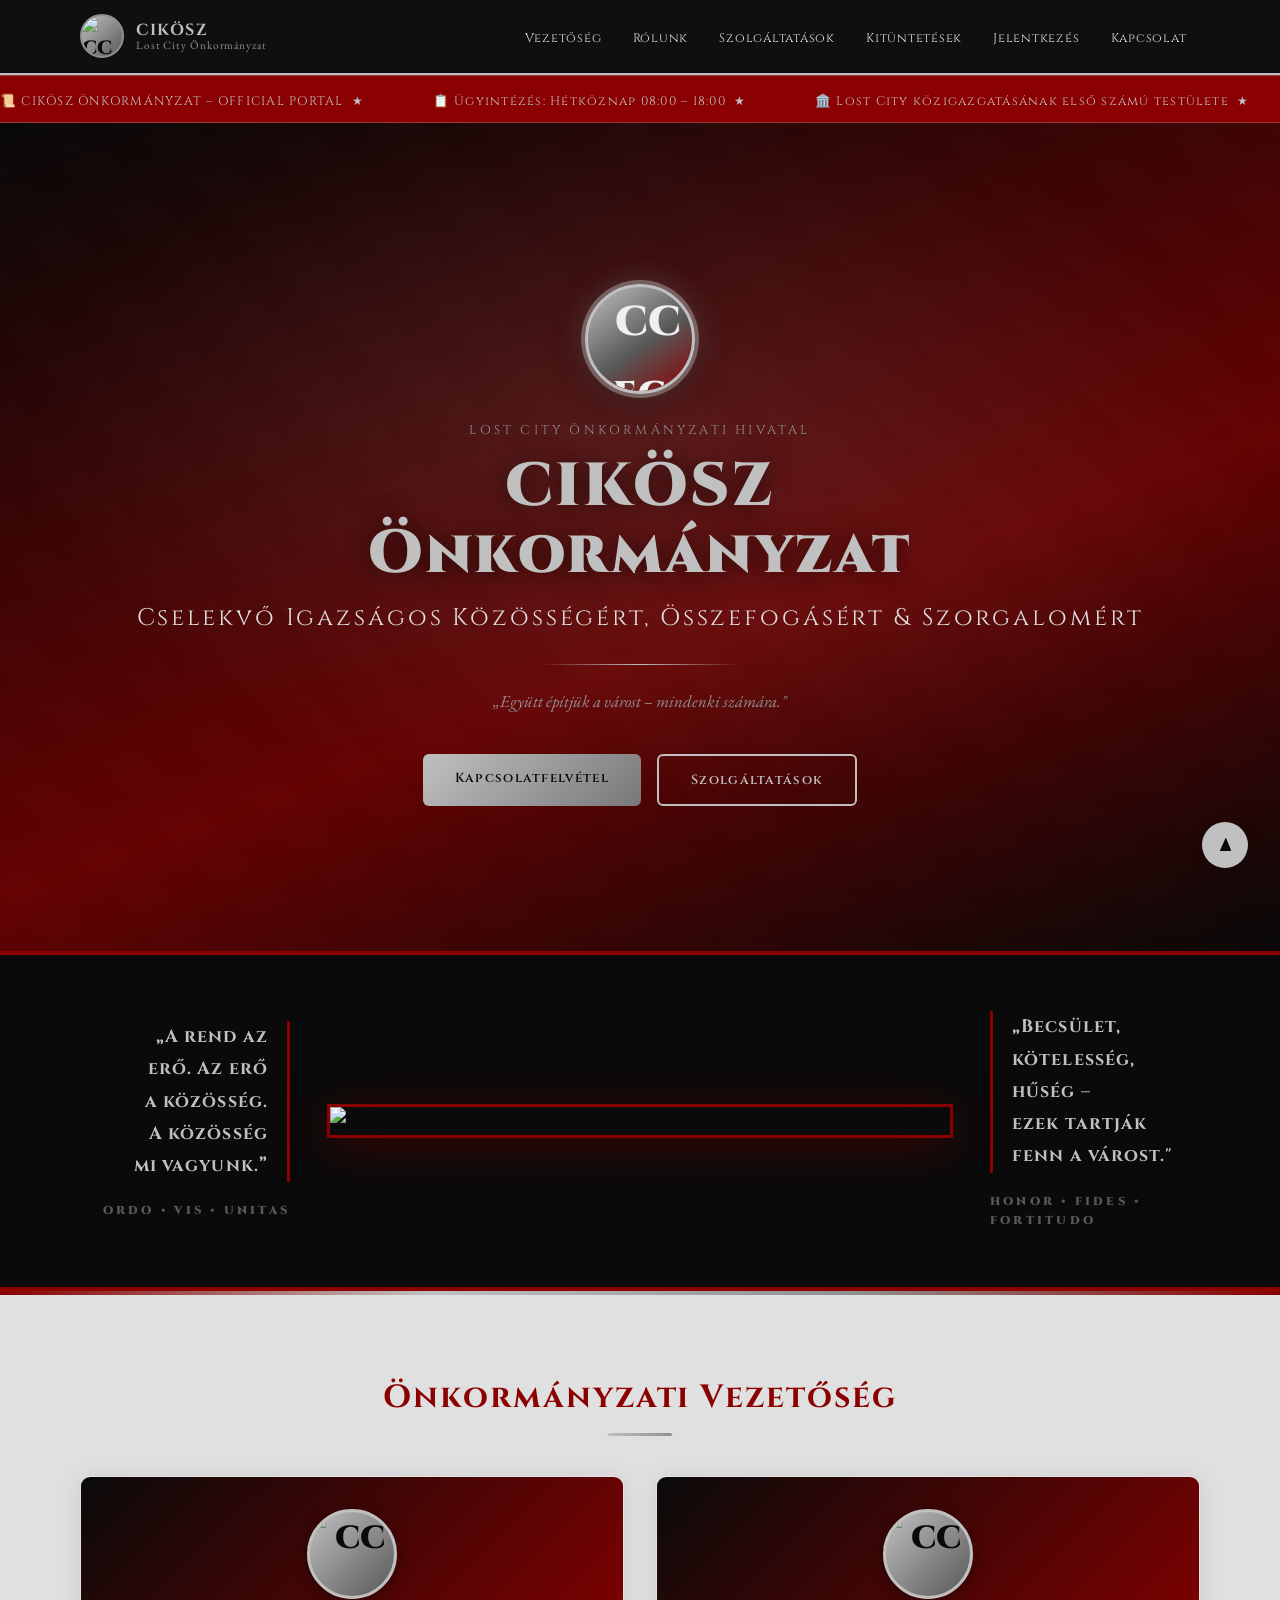
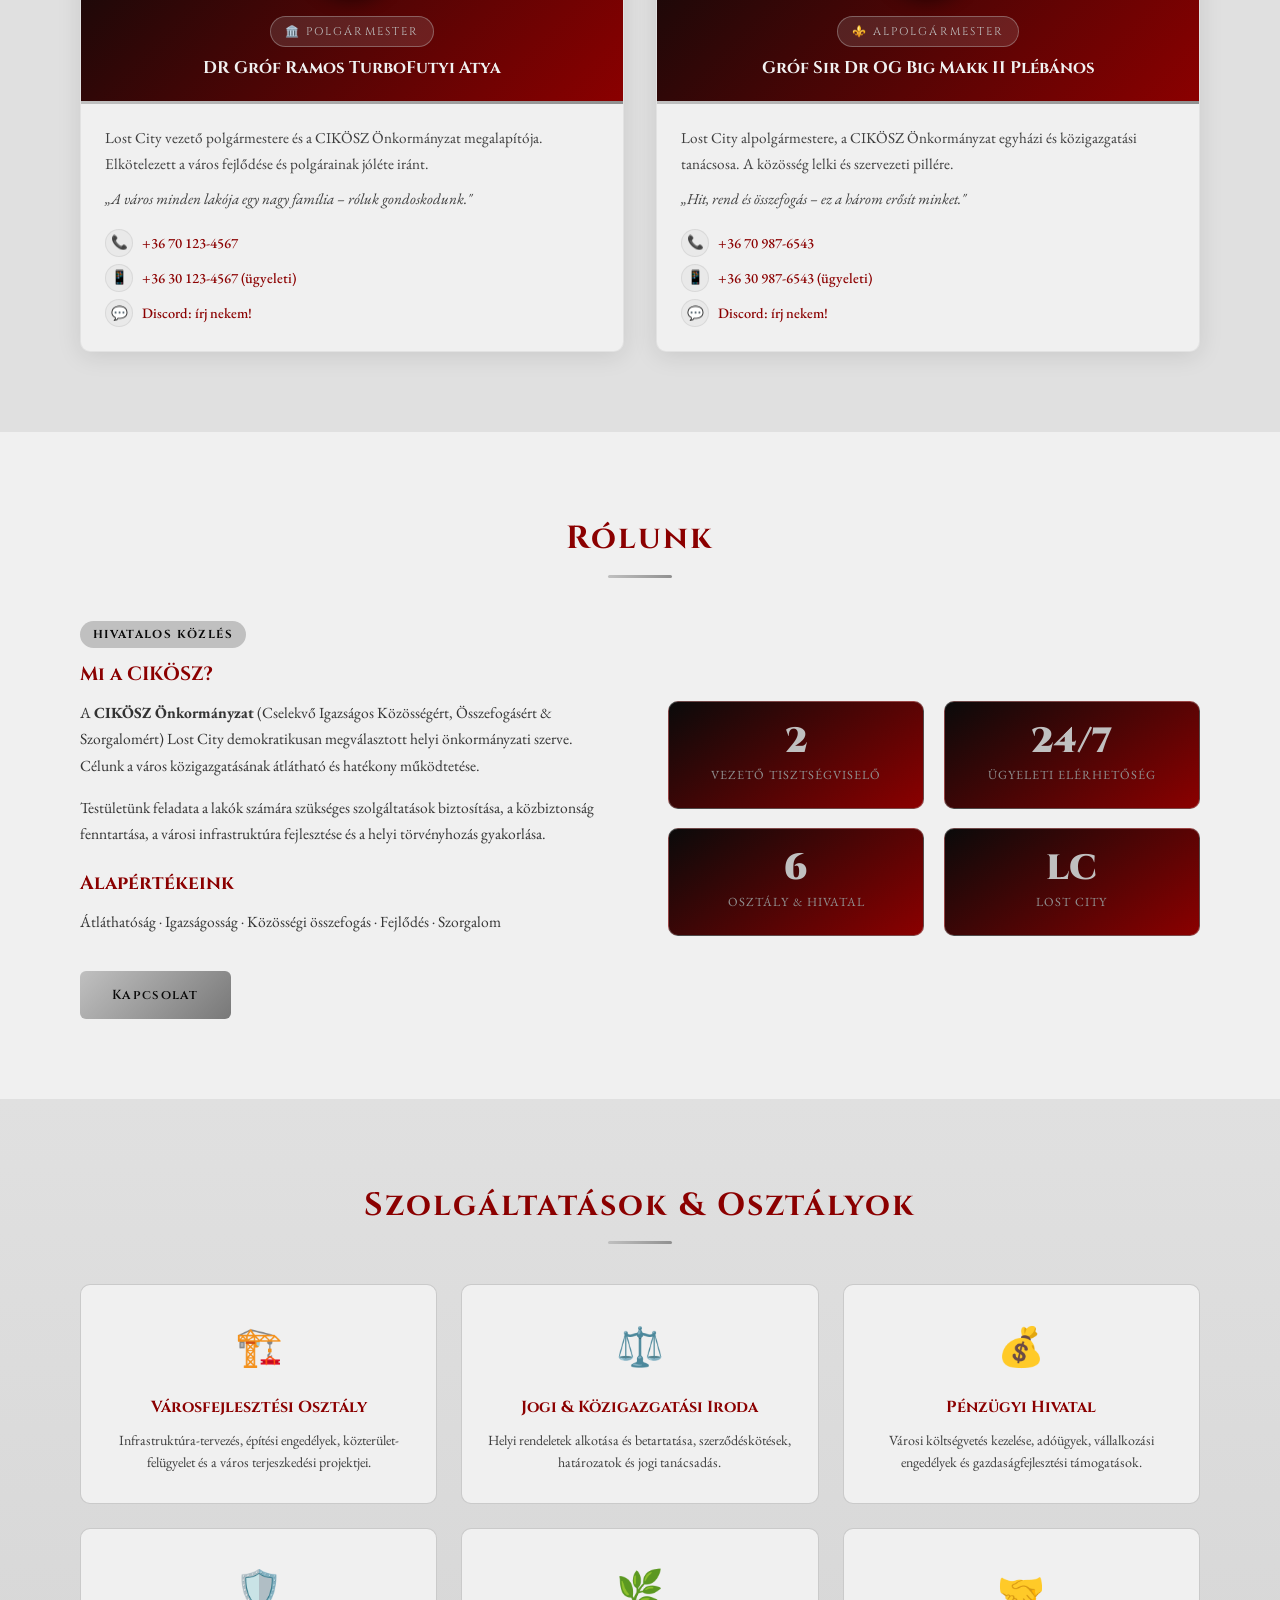
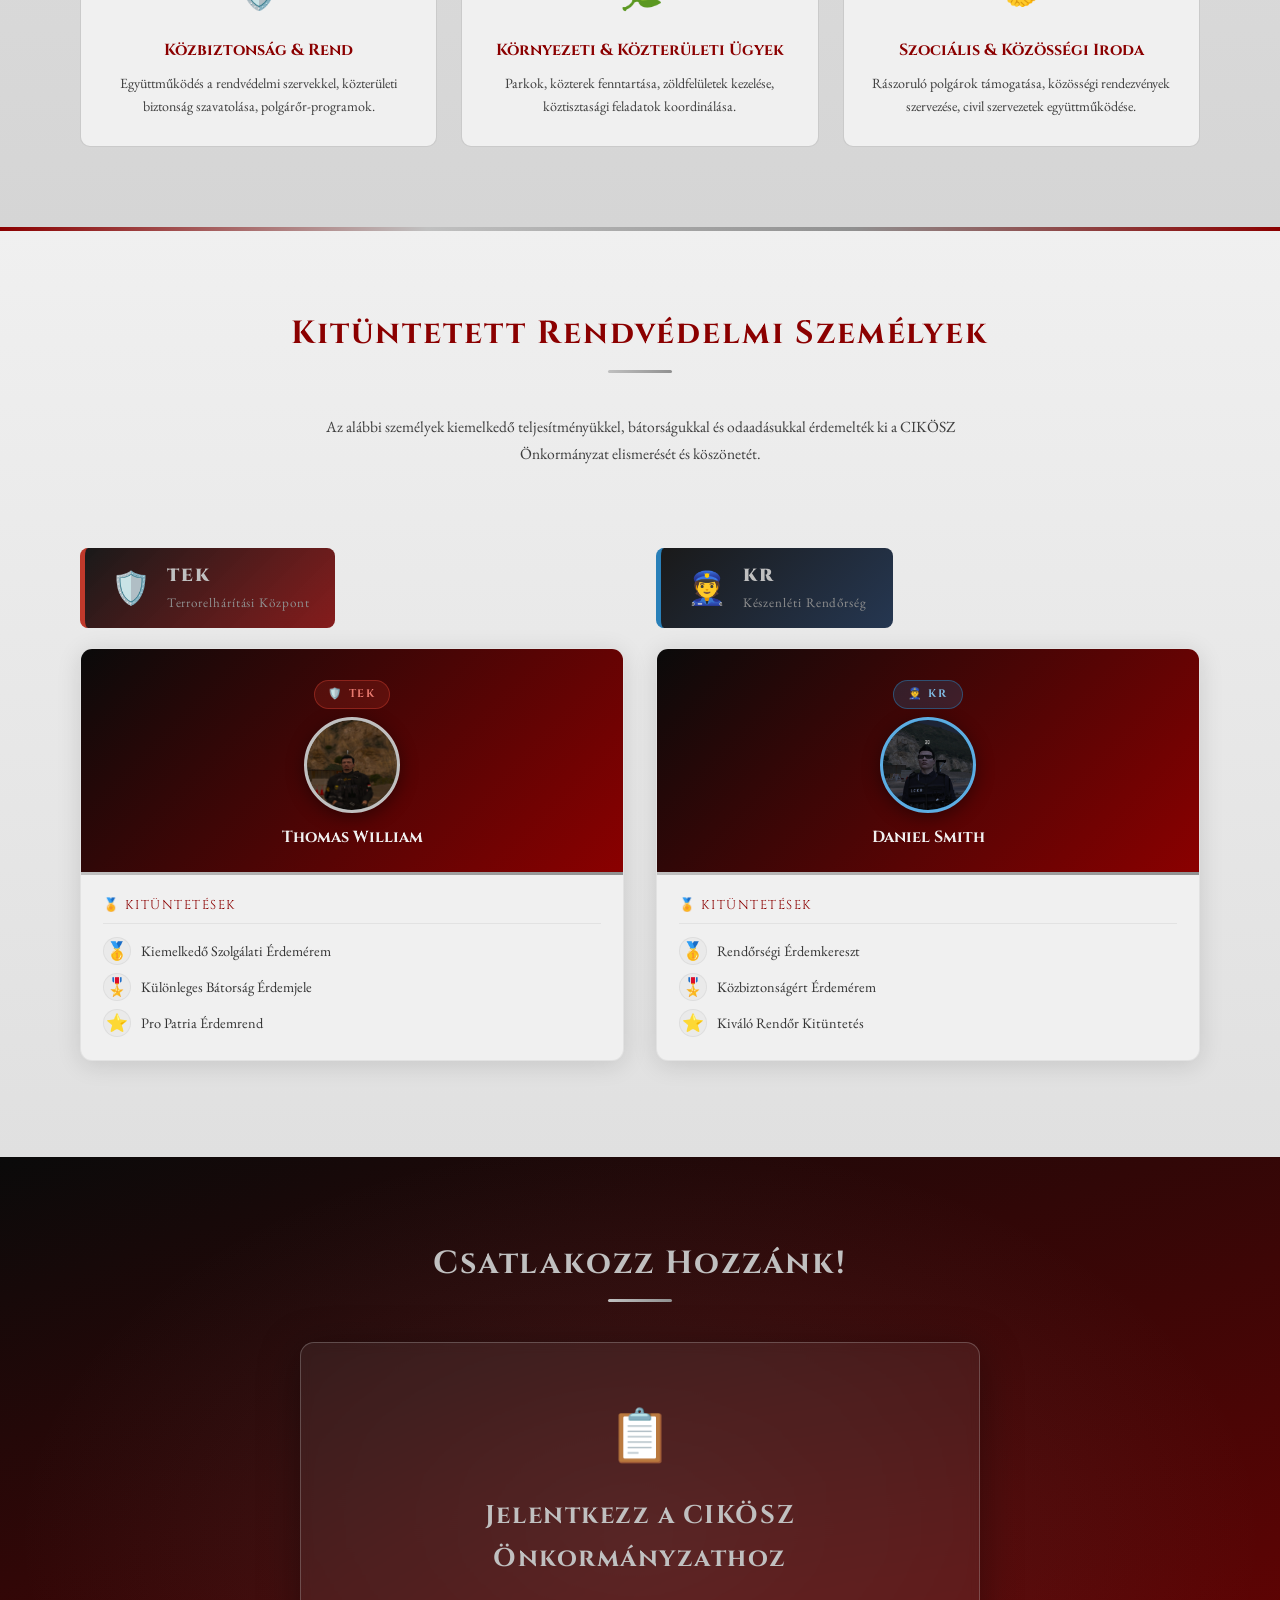
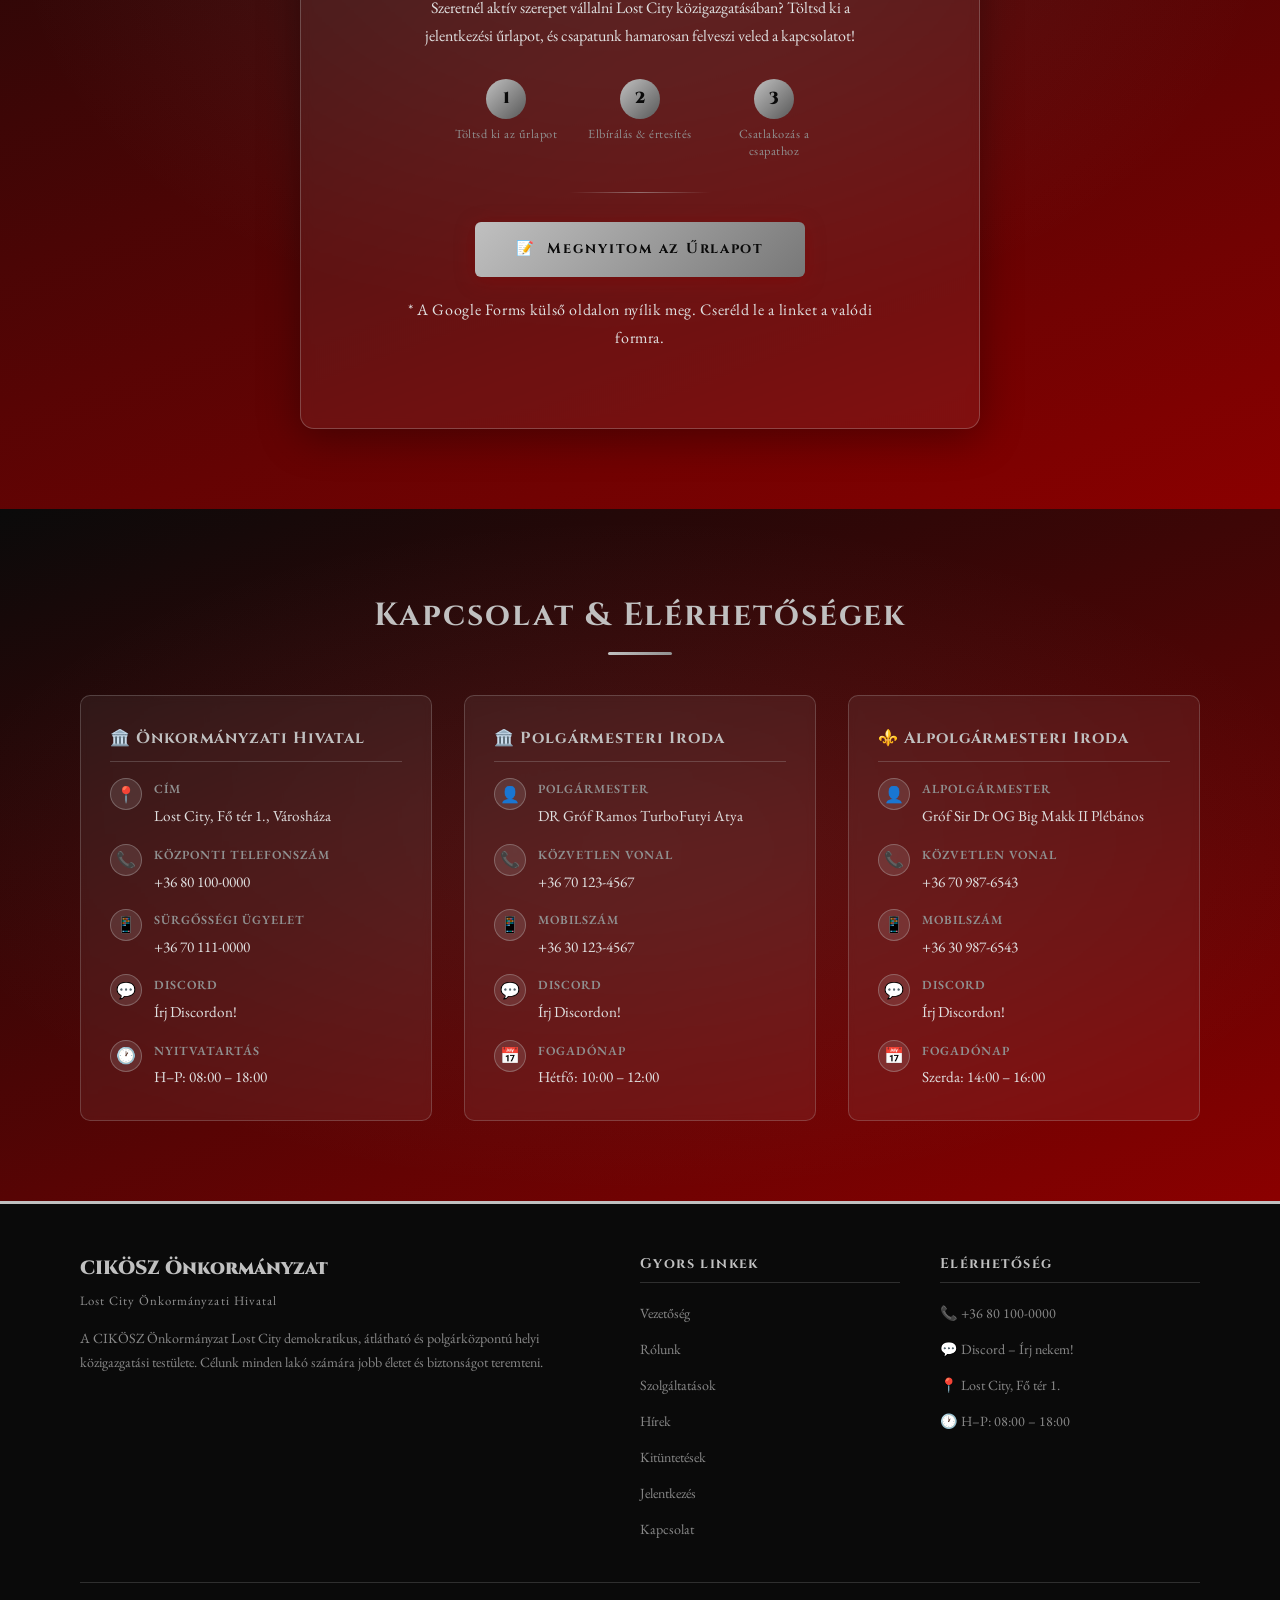
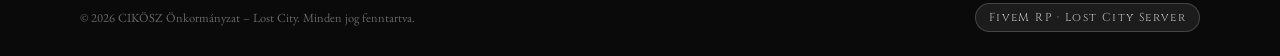
==== commit 594c15c8: "Add files via upload" ====
--- a/index.html
+++ b/index.html
@@ -1,4 +1,4 @@
-<!DOCTYPE html>
+﻿<!DOCTYPE html>
 <html lang="hu">
 <head>
   <meta charset="UTF-8" />
@@ -17,7 +17,7 @@
   <div class="container nav-inner">
     <a href="#hero" class="nav-brand">
       <div class="nav-seal">
-        <img src="images/logo-circle.png" alt="CIKÖSZ logó" />
+        <img src="images/cc.png" alt="CC logó" />
       </div>
       <div class="nav-brand-text">
         <span>CIKÖSZ</span>
@@ -30,6 +30,7 @@
         <li><a href="#rolunk">Rólunk</a></li>
         <li><a href="#szolgaltatasok">Szolgáltatások</a></li>
         <!-- <li><a href="#hirek">Hírek</a></li> -->
+        <li><a href="#kituntetes">Kitüntetések</a></li>
         <li><a href="#jelentkezes">Jelentkezés</a></li>
         <li><a href="#kapcsolat">Kapcsolat</a></li>
       </ul>
@@ -53,7 +54,7 @@
 <section id="hero">
   <div class="container hero-content">
     <div class="hero-crest">
-      <img src="images/logo.png" alt="CIKÖSZ pecsét" />
+      <img src="images/cc.png" alt="CC pecsét" />
     </div>
     <p class="hero-eyebrow">Lost City Önkormányzati Hivatal</p>
     <h1 class="hero-title">CIKÖSZ<br>Önkormányzat</h1>
@@ -67,6 +68,27 @@
   </div>
 </section>
 
+<!-- ══════════ FLAG BANNER ══════════ -->
+<div id="flag-banner">
+  <div class="flag-text flag-text--left">
+    <p class="flag-quote">„A rend az
+    erő. Az erő
+    a közösség.
+    A közösség
+    mi vagyunk.”</p>
+    <span class="flag-motto">ORDO &bull; VIS &bull; UNITAS</span>
+  </div>
+  <img src="images/cc.png" alt="Zászló" />
+  <div class="flag-text flag-text--right">
+    <p class="flag-quote">„Becsület,
+    kötelesség,
+    hűség –
+    ezek tartják
+    fenn a várost."</p>
+    <span class="flag-motto">HONOR &bull; FIDES &bull; FORTITUDO</span>
+  </div>
+</div>
+
 <!-- ══════════ LEADERSHIP ══════════ -->
 <section id="vezetes">
   <div class="container">
@@ -76,7 +98,7 @@
       <!-- POLGÁRMESTER -->
       <div class="leader-card">
         <div class="leader-card-header">
-          <div class="leader-avatar">G</div>
+          <div class="leader-avatar"><img src="images/cc.png" alt="CC" /></div>
           <div class="leader-title-tag">🏛️ Polgármester</div>
           <div class="leader-name">DR Gróf Ramos TurboFutyi Atya</div>
         </div>
@@ -103,7 +125,7 @@
       <!-- ALPOLGÁRMESTER -->
       <div class="leader-card">
         <div class="leader-card-header">
-          <div class="leader-avatar">O</div>
+          <div class="leader-avatar"><img src="images/cc.png" alt="CC" /></div>
           <div class="leader-title-tag">⚜️ Alpolgármester</div>
           <div class="leader-name">Gróf Sir Dr OG Big Makk II Plébános</div>
         </div>
@@ -253,6 +275,79 @@
   </div>
 </section> -->
 
+<!-- ══════════ KITÜNTETÉSEK ══════════ -->
+<section id="kituntetes">
+  <div class="container">
+    <h2 class="section-title">Kitüntetett Rendvédelmi Személyek<span class="underline"></span></h2>
+    <p class="kituntetes-intro">Az alábbi személyek kiemelkedő teljesítményükkel, bátorságukkal és odaadásukkal érdemelték ki a CIKÖSZ Önkormányzat elismerését és köszönetét.</p>
+
+    <div class="awards-duo">
+
+      <!-- ── TEK ── -->
+      <div class="awards-duo-col">
+        <div class="award-unit-header">
+          <div class="award-unit-banner award-unit-banner--tek">
+            <span class="award-unit-icon">🛡️</span>
+            <div>
+              <div class="award-unit-label">TEK</div>
+              <div class="award-unit-name">Terrorelhárítási Központ</div>
+            </div>
+          </div>
+        </div>
+        <div class="award-card">
+          <div class="award-card-header">
+            <div class="award-unit-tag award-unit-tag--tek">🛡️ TEK</div>
+            <div class="award-avatar">
+              <img src="images/tek.png" alt="TEK tiszt">
+            </div>
+            <div class="award-person-name">Thomas William</div>
+            <!-- <div class="award-person-rank">Százados</div> -->
+          </div>
+          <div class="award-card-body">
+            <div class="awards-list-title">🏅 Kitüntetések</div>
+            <ul class="awards-list">
+              <li><span class="award-medal">🥇</span>Kiemelkedő Szolgálati Érdemérem</li>
+              <li><span class="award-medal">🎖️</span>Különleges Bátorság Érdemjele</li>
+              <li><span class="award-medal">⭐</span>Pro Patria Érdemrend</li>
+            </ul>
+          </div>
+        </div>
+      </div>
+
+      <!-- ── KR ── -->
+      <div class="awards-duo-col">
+        <div class="award-unit-header">
+          <div class="award-unit-banner award-unit-banner--kr">
+            <span class="award-unit-icon">👮</span>
+            <div>
+              <div class="award-unit-label">KR</div>
+              <div class="award-unit-name">Készenléti Rendőrség</div>
+            </div>
+          </div>
+        </div>
+        <div class="award-card">
+          <div class="award-card-header">
+            <div class="award-unit-tag award-unit-tag--kr">👮 KR</div>
+            <div class="award-avatar award-avatar--kr">
+              <img src="images/kr.png" alt="KR rendőr">
+            </div>
+            <div class="award-person-name">Daniel Smith</div>
+            <!-- <div class="award-person-rank">Alezredes</div> -->
+          </div>
+          <div class="award-card-body">
+            <div class="awards-list-title">🏅 Kitüntetések</div>
+            <ul class="awards-list">
+              <li><span class="award-medal">🥇</span>Rendőrségi Érdemkereszt</li>
+              <li><span class="award-medal">🎖️</span>Közbiztonságért Érdemérem</li>
+              <li><span class="award-medal">⭐</span>Kiváló Rendőr Kitüntetés</li>
+            </ul>
+          </div>
+        </div>
+      </div>
+
+    </div>
+</section>
+
 <!-- ══════════ JELENTKEZÉS ══════════ -->
 <section id="jelentkezes">
   <div class="container" style="position:relative; z-index:1;">
@@ -375,7 +470,7 @@
           <div class="c-icon">👤</div>
           <div class="c-info">
             <strong>Alpolgármester</strong>
-            <span>Gróf Sir Dr Og Big Makk II Plébános</span>
+            <span>Gróf Sir Dr OG Big Makk II Plébános</span>
           </div>
         </div>
         <div class="contact-item">
@@ -428,6 +523,7 @@
           <li><a href="#rolunk">Rólunk</a></li>
           <li><a href="#szolgaltatasok">Szolgáltatások</a></li>
           <li><a href="#hirek">Hírek</a></li>
+          <li><a href="#kituntetes">Kitüntetések</a></li>
           <li><a href="#jelentkezes">Jelentkezés</a></li>
           <li><a href="#kapcsolat">Kapcsolat</a></li>
         </ul>
@@ -454,3 +550,4 @@
 
 </body>
 </html>
+
--- a/css/styles.css
+++ b/css/styles.css
@@ -1,4 +1,4 @@
-/* ─────────────────────────────────────────────────────────────────
+﻿/* ─────────────────────────────────────────────────────────────────
    CIKÖSZ Önkormányzat – Lost City
    Lefordított stíluslap (css/styles.css)
    Forrás: css/styles.scss
@@ -7,14 +7,14 @@
 
 /* ── VÁLTOZÓK ──────────────────────────────────────────────────── */
 :root {
-  --gold:      #B5A642;
-  --olive:     #A8A865;
-  --mid:       #6B6B3A;
-  --dark:      #1E1A0E;
-  --burgundy:  #3D1A14;
-  --cream:     #F5F0E0;
-  --parchment: #EDE4C7;
-  --text:      #1E1A0E;
+  --gold:      #C0C0C0;  /* Acél ezüst */
+  --olive:     #909090;  /* Hamuszürke */
+  --mid:       #585858;  /* Acélszürke */
+  --dark:      #0A0A0A;  /* Fekete */
+  --burgundy:  #8B0000;  /* Birodalmi vörös */
+  --cream:     #F0F0F0;  /* Fehér */
+  --parchment: #E0E0E0;  /* Világosszürke */
+  --text:      #0A0A0A;
   --radius:    6px;
 }
 
@@ -78,9 +78,9 @@
   transition: transform .15s, box-shadow .15s, background .2s;
   font-weight: 600;
 }
-.btn:hover { transform: translateY(-2px); box-shadow: 0 6px 20px rgba(30,26,14,.3); }
+.btn:hover { transform: translateY(-2px); box-shadow: 0 6px 20px rgba(8,8,8,.3); }
 .btn-primary {
-  background: linear-gradient(135deg, var(--gold), #9B8B2A);
+  background: linear-gradient(135deg, var(--gold), #787878);
   color: var(--dark);
 }
 .btn-outline {
@@ -95,7 +95,7 @@
   position: sticky;
   top: 0;
   z-index: 999;
-  background: rgba(30, 26, 14, .97);
+  background: rgba(8, 8, 8, .97);
   backdrop-filter: blur(8px);
   border-bottom: 2px solid var(--gold);
 }
@@ -168,8 +168,8 @@
 /* ── TICKER SÁV ─────────────────────────────────────────────────── */
 #ticker-bar {
   background: var(--burgundy);
-  border-top: 1px solid rgba(181,166,66,.3);
-  border-bottom: 1px solid rgba(181,166,66,.3);
+  border-top: 1px solid rgba(192,192,192,.3);
+  border-bottom: 1px solid rgba(192,192,192,.3);
   padding: .55rem 0;
   overflow: hidden;
   white-space: nowrap;
@@ -194,13 +194,13 @@
 #hero {
   position: relative;
   background:
-    linear-gradient(160deg, rgba(30,26,14,.88) 0%, rgba(61,26,20,.82) 60%, rgba(30,26,14,.96) 100%),
+    linear-gradient(160deg, rgba(8,8,8,.88) 0%, rgba(120,0,0,.82) 60%, rgba(8,8,8,.96) 100%),
     repeating-linear-gradient(
       45deg,
       transparent,
       transparent 40px,
-      rgba(181,166,66,.04) 40px,
-      rgba(181,166,66,.04) 80px
+      rgba(192,192,192,.04) 40px,
+      rgba(192,192,192,.04) 80px
     );
   background-color: var(--dark);
   min-height: 92vh;
@@ -214,7 +214,7 @@
   content: '';
   position: absolute;
   inset: 0;
-  background: radial-gradient(ellipse 70% 60% at 50% 40%, rgba(181,166,66,.12) 0%, transparent 70%);
+  background: radial-gradient(ellipse 70% 60% at 50% 40%, rgba(192,192,192,.12) 0%, transparent 70%);
   pointer-events: none;
 }
 .hero-content { position: relative; z-index: 1; }
@@ -223,7 +223,7 @@
   height: 110px;
   margin: 0 auto 1.6rem;
   border-radius: 50%;
-  background: linear-gradient(145deg, #B5A642 0%, #6B6B3A 55%, #3D1A14 100%);
+  background: linear-gradient(145deg, #C0C0C0 0%, #585858 55%, #8B0000 100%);
   display: flex;
   align-items: center;
   justify-content: center;
@@ -231,7 +231,7 @@
   font-size: 2.6rem;
   font-weight: 900;
   color: var(--cream);
-  box-shadow: 0 0 0 4px rgba(181,166,66,.4), 0 0 32px rgba(181,166,66,.25), 0 8px 32px rgba(0,0,0,.5);
+  box-shadow: 0 0 0 4px rgba(192,192,192,.4), 0 0 32px rgba(192,192,192,.25), 0 8px 32px rgba(0,0,0,.5);
   border: 3px solid var(--gold);
   overflow: hidden;
 }
@@ -299,13 +299,13 @@
   background: var(--cream);
   border-radius: 10px;
   overflow: hidden;
-  box-shadow: 0 4px 24px rgba(30,26,14,.1);
-  border: 1px solid rgba(181,166,66,.3);
+  box-shadow: 0 4px 24px rgba(8,8,8,.1);
+  border: 1px solid rgba(192,192,192,.3);
   transition: transform .2s, box-shadow .2s;
 }
 .leader-card:hover {
   transform: translateY(-4px);
-  box-shadow: 0 12px 40px rgba(30,26,14,.18);
+  box-shadow: 0 12px 40px rgba(8,8,8,.18);
 }
 .leader-card-header {
   background: linear-gradient(135deg, var(--dark) 0%, var(--burgundy) 100%);
@@ -344,8 +344,8 @@
   letter-spacing: .18em;
   text-transform: uppercase;
   color: var(--gold);
-  background: rgba(181,166,66,.15);
-  border: 1px solid rgba(181,166,66,.4);
+  background: rgba(192,192,192,.15);
+  border: 1px solid rgba(192,192,192,.4);
   padding: .3rem .9rem;
   border-radius: 20px;
   display: inline-block;
@@ -359,7 +359,7 @@
   line-height: 1.35;
 }
 .leader-card-body { padding: 1.5rem; }
-.leader-card-body p { font-size: .95rem; color: #4a3f2a; margin-bottom: .6rem; }
+.leader-card-body p { font-size: .95rem; color: #3d3d3d; margin-bottom: .6rem; }
 .leader-contact {
   margin-top: 1rem;
   display: flex;
@@ -381,8 +381,8 @@
   width: 28px;
   height: 28px;
   border-radius: 50%;
-  background: rgba(181,166,66,.15);
-  border: 1px solid rgba(181,166,66,.4);
+  background: rgba(192,192,192,.15);
+  border: 1px solid rgba(192,192,192,.4);
   display: flex;
   align-items: center;
   justify-content: center;
@@ -405,7 +405,7 @@
   color: var(--burgundy);
   margin-bottom: .6rem;
 }
-.about-text p { margin-bottom: 1rem; color: #3a3020; font-size: .97rem; }
+.about-text p { margin-bottom: 1rem; color: #333333; font-size: .97rem; }
 .stats-panel {
   display: grid;
   grid-template-columns: 1fr 1fr;
@@ -413,7 +413,7 @@
 }
 .stat-box {
   background: linear-gradient(145deg, var(--dark), var(--burgundy));
-  border: 1px solid rgba(181,166,66,.35);
+  border: 1px solid rgba(192,192,192,.35);
   border-radius: 10px;
   padding: 1.4rem 1rem;
   text-align: center;
@@ -438,7 +438,7 @@
 /* ── SZOLGÁLTATÁSOK ─────────────────────────────────────────────── */
 #szolgaltatasok {
   padding: 5rem 0;
-  background: linear-gradient(180deg, var(--parchment) 0%, #E8DFB8 100%);
+  background: linear-gradient(180deg, var(--parchment) 0%, #D5D5D5 100%);
 }
 .services-grid {
   display: grid;
@@ -453,7 +453,7 @@
 }
 .service-card {
   background: var(--cream);
-  border: 1px solid rgba(107,107,58,.25);
+  border: 1px solid rgba(88,88,88,.25);
   border-radius: 10px;
   padding: 1.8rem 1.4rem;
   text-align: center;
@@ -461,7 +461,7 @@
 }
 .service-card:hover {
   transform: translateY(-5px);
-  box-shadow: 0 12px 32px rgba(30,26,14,.12);
+  box-shadow: 0 12px 32px rgba(8,8,8,.12);
   border-color: var(--gold);
 }
 .service-icon { font-size: 2.4rem; margin-bottom: .9rem; display: block; }
@@ -472,7 +472,7 @@
   margin-bottom: .5rem;
   font-weight: 700;
 }
-.service-card p { font-size: .88rem; color: #4a3f2a; line-height: 1.6; }
+.service-card p { font-size: .88rem; color: #3d3d3d; line-height: 1.6; }
 
 /* ── HÍREK ──────────────────────────────────────────────────────── */
 #hirek { padding: 5rem 0; background: var(--cream); }
@@ -484,13 +484,13 @@
 .news-card {
   border-radius: 10px;
   overflow: hidden;
-  border: 1px solid rgba(107,107,58,.2);
+  border: 1px solid rgba(88,88,88,.2);
   background: var(--parchment);
   transition: transform .2s, box-shadow .2s;
 }
 .news-card:hover {
   transform: translateY(-4px);
-  box-shadow: 0 10px 32px rgba(30,26,14,.12);
+  box-shadow: 0 10px 32px rgba(8,8,8,.12);
 }
 .news-banner { height: 8px; background: linear-gradient(90deg, var(--gold), var(--olive)); }
 .news-body { padding: 1.4rem; }
@@ -508,18 +508,256 @@
   margin-bottom: .5rem;
   font-weight: 700;
 }
-.news-body p { font-size: .88rem; color: #4a3f2a; line-height: 1.6; }
+.news-body p { font-size: .88rem; color: #3d3d3d; line-height: 1.6; }
 .news-tag {
   display: inline-block;
   margin-top: .8rem;
   font-size: .72rem;
-  background: rgba(181,166,66,.18);
+  background: rgba(192,192,192,.18);
   color: var(--mid);
-  border: 1px solid rgba(181,166,66,.4);
+  border: 1px solid rgba(192,192,192,.4);
   padding: .2rem .7rem;
   border-radius: 20px;
   font-weight: 600;
   letter-spacing: .06em;
+}
+
+/* ── KITÜNTETÉSEK ───────────────────────────────────────────────── */
+#kituntetes {
+  padding: 5rem 0;
+  background: linear-gradient(180deg, var(--cream) 0%, var(--parchment) 100%);
+  position: relative;
+}
+#kituntetes::before {
+  content: '';
+  position: absolute;
+  top: 0; left: 0; right: 0;
+  height: 4px;
+  background: linear-gradient(90deg, var(--burgundy), var(--gold), var(--olive), var(--burgundy));
+}
+.kituntetes-intro {
+  text-align: center;
+  max-width: 640px;
+  margin: 0 auto 2.5rem;
+  color: #3d3d3d;
+  font-size: .97rem;
+  line-height: 1.8;
+}
+.kituntetes-note {
+  text-align: center;
+  margin-top: 2.5rem;
+  font-size: .8rem;
+  color: var(--mid);
+  font-style: italic;
+}
+.kituntetes-note code {
+  background: rgba(192,192,192,.15);
+  border: 1px solid rgba(192,192,192,.3);
+  padding: .1rem .4rem;
+  border-radius: 4px;
+  font-style: normal;
+  font-size: .78rem;
+  color: var(--burgundy);
+}
+
+/* Egység fejléc (TEK / KR) */
+.award-unit-header { margin: 2.5rem 0 1.2rem; }
+.award-unit-banner {
+  display: inline-flex;
+  align-items: center;
+  gap: 1rem;
+  padding: .8rem 1.6rem;
+  border-radius: 8px;
+  border-left: 5px solid var(--gold);
+}
+.award-unit-banner--tek {
+  background: linear-gradient(135deg, rgba(8,8,8,.92) 0%, rgba(120,0,0,.88) 100%);
+  border-left-color: #C0392B;
+}
+.award-unit-banner--kr {
+  background: linear-gradient(135deg, rgba(8,8,8,.92) 0%, rgba(10,30,60,.88) 100%);
+  border-left-color: #2980B9;
+}
+.award-unit-icon { font-size: 2rem; }
+.award-unit-label {
+  font-family: 'Cinzel', serif;
+  font-size: 1.1rem;
+  font-weight: 900;
+  color: var(--gold);
+  letter-spacing: .12em;
+}
+.award-unit-name {
+  font-size: .82rem;
+  color: var(--olive);
+  letter-spacing: .07em;
+}
+
+/* Kártyák rácsa */
+.award-grid {
+  display: grid;
+  grid-template-columns: repeat(auto-fill, minmax(280px, 1fr));
+  gap: 1.8rem;
+  margin-bottom: 1rem;
+}
+.award-grid--single {
+  grid-template-columns: minmax(280px, 420px);
+  justify-content: center;
+}
+
+/* Duo – TEK és KR egymás mellett */
+.awards-duo {
+  display: grid;
+  grid-template-columns: 1fr 1fr;
+  gap: 2rem;
+  margin-bottom: 1rem;
+}
+@media (max-width: 680px) {
+  .awards-duo { grid-template-columns: 1fr; }
+}
+.awards-duo-col {
+  display: flex;
+  flex-direction: column;
+}
+.awards-duo-col .award-card {
+  flex: 1;
+}
+
+/* Kártya */
+.award-card {
+  background: var(--cream);
+  border-radius: 12px;
+  overflow: hidden;
+  box-shadow: 0 4px 24px rgba(8,8,8,.12);
+  border: 1px solid rgba(192,192,192,.3);
+  transition: transform .2s, box-shadow .2s;
+}
+.award-card:hover {
+  transform: translateY(-5px);
+  box-shadow: 0 14px 40px rgba(8,8,8,.2);
+}
+.award-card-header {
+  background: linear-gradient(135deg, var(--dark) 0%, var(--burgundy) 100%);
+  padding: 1.8rem 1.4rem 1.3rem;
+  text-align: center;
+  position: relative;
+}
+.award-card-header::after {
+  content: '';
+  position: absolute;
+  bottom: -2px; left: 0; right: 0;
+  height: 3px;
+  background: linear-gradient(90deg, var(--gold), var(--olive));
+}
+
+/* Avatar */
+.award-avatar {
+  width: 96px;
+  height: 96px;
+  border-radius: 50%;
+  margin: 0 auto .9rem;
+  background: linear-gradient(135deg, var(--gold) 0%, var(--mid) 100%);
+  display: flex;
+  align-items: center;
+  justify-content: center;
+  font-family: 'Cinzel', serif;
+  font-size: 2.4rem;
+  font-weight: 900;
+  color: var(--dark);
+  border: 3px solid var(--gold);
+  box-shadow: 0 4px 18px rgba(0,0,0,.45);
+  overflow: hidden;
+}
+.award-avatar--kr {
+  background: linear-gradient(135deg, #2980B9 0%, #1a4f7a 100%);
+  border-color: #5dade2;
+  color: #fff;
+}
+.award-avatar img {
+  width: 100%; height: 100%;
+  object-fit: cover;
+  object-position: top center;
+  border-radius: 50%;
+}
+
+/* Egység jelvény a kártyán */
+.award-unit-tag {
+  display: inline-block;
+  font-family: 'Cinzel', serif;
+  font-size: .68rem;
+  font-weight: 700;
+  letter-spacing: .16em;
+  padding: .25rem .85rem;
+  border-radius: 20px;
+  margin-bottom: .5rem;
+}
+.award-unit-tag--tek {
+  background: rgba(192,57,43,.2);
+  border: 1px solid rgba(192,57,43,.5);
+  color: #e87a6f;
+}
+.award-unit-tag--kr {
+  background: rgba(41,128,185,.2);
+  border: 1px solid rgba(41,128,185,.5);
+  color: #7fb9e0;
+}
+
+.award-person-name {
+  font-family: 'Cinzel', serif;
+  font-size: 1rem;
+  font-weight: 700;
+  color: var(--cream);
+  line-height: 1.3;
+  margin-bottom: .25rem;
+}
+.award-person-rank {
+  font-size: .78rem;
+  color: var(--olive);
+  letter-spacing: .07em;
+  font-style: italic;
+}
+
+/* Kitüntetések lista */
+.award-card-body { padding: 1.4rem; }
+.awards-list-title {
+  font-family: 'Cinzel', serif;
+  font-size: .8rem;
+  letter-spacing: .12em;
+  color: var(--burgundy);
+  text-transform: uppercase;
+  margin-bottom: .8rem;
+  padding-bottom: .4rem;
+  border-bottom: 1px solid rgba(192,192,192,.3);
+}
+.awards-list {
+  list-style: none;
+  display: flex;
+  flex-direction: column;
+  gap: .5rem;
+}
+.awards-list li {
+  display: flex;
+  align-items: center;
+  gap: .6rem;
+  font-size: .9rem;
+  color: #333333;
+  line-height: 1.4;
+}
+.award-medal {
+  font-size: 1.1rem;
+  flex-shrink: 0;
+  width: 28px;
+  height: 28px;
+  display: flex;
+  align-items: center;
+  justify-content: center;
+  background: rgba(192,192,192,.12);
+  border: 1px solid rgba(192,192,192,.3);
+  border-radius: 50%;
+}
+
+@media (max-width: 600px) {
+  .award-grid { grid-template-columns: 1fr; }
+  .award-unit-banner { padding: .7rem 1.1rem; }
 }
 
 /* ── KAPCSOLAT ──────────────────────────────────────────────────── */
@@ -533,7 +771,7 @@
   content: '';
   position: absolute;
   inset: 0;
-  background: radial-gradient(ellipse 80% 70% at 50% 50%, rgba(181,166,66,.08) 0%, transparent 70%);
+  background: radial-gradient(ellipse 80% 70% at 50% 50%, rgba(192,192,192,.08) 0%, transparent 70%);
 }
 #kapcsolat .section-title { color: var(--gold); }
 #kapcsolat .section-title .underline { background: linear-gradient(90deg, var(--gold), var(--olive)); }
@@ -546,7 +784,7 @@
 }
 .contact-card {
   background: rgba(255,255,255,.06);
-  border: 1px solid rgba(181,166,66,.25);
+  border: 1px solid rgba(192,192,192,.25);
   border-radius: 10px;
   padding: 1.8rem;
   backdrop-filter: blur(4px);
@@ -559,7 +797,7 @@
   color: var(--gold);
   margin-bottom: 1rem;
   padding-bottom: .6rem;
-  border-bottom: 1px solid rgba(181,166,66,.25);
+  border-bottom: 1px solid rgba(192,192,192,.25);
   letter-spacing: .06em;
 }
 .contact-item {
@@ -574,8 +812,8 @@
   height: 32px;
   flex-shrink: 0;
   border-radius: 50%;
-  background: rgba(181,166,66,.15);
-  border: 1px solid rgba(181,166,66,.35);
+  background: rgba(192,192,192,.15);
+  border: 1px solid rgba(192,192,192,.35);
   display: flex;
   align-items: center;
   justify-content: center;
@@ -611,7 +849,7 @@
   content: '';
   position: absolute;
   inset: 0;
-  background: radial-gradient(ellipse 70% 60% at 50% 40%, rgba(181,166,66,.1) 0%, transparent 70%);
+  background: radial-gradient(ellipse 70% 60% at 50% 40%, rgba(192,192,192,.1) 0%, transparent 70%);
   pointer-events: none;
 }
 #jelentkezes .section-title { color: var(--gold); }
@@ -623,7 +861,7 @@
   max-width: 680px;
   width: 100%;
   background: rgba(255,255,255,.06);
-  border: 1px solid rgba(181,166,66,.3);
+  border: 1px solid rgba(192,192,192,.3);
   border-radius: 14px;
   padding: 3rem 2.5rem;
   backdrop-filter: blur(6px);
@@ -684,11 +922,11 @@
 .join-divider {
   width: 140px;
   height: 1px;
-  background: linear-gradient(90deg, transparent, rgba(181,166,66,.5), transparent);
+  background: linear-gradient(90deg, transparent, rgba(192,192,192,.5), transparent);
   margin: 0 auto 1.8rem;
 }
 .btn-join {
-  background: linear-gradient(135deg, var(--gold), #9B8B2A);
+  background: linear-gradient(135deg, var(--gold), #787878);
   color: var(--dark);
   font-family: 'Cinzel', serif;
   font-size: .9rem;
@@ -699,11 +937,11 @@
   border-radius: var(--radius);
   display: inline-block;
   transition: transform .15s, box-shadow .15s;
-  box-shadow: 0 4px 20px rgba(181,166,66,.35);
+  box-shadow: 0 4px 20px rgba(139,0,0,.4);
 }
 .btn-join:hover {
   transform: translateY(-3px);
-  box-shadow: 0 8px 28px rgba(181,166,66,.5);
+  box-shadow: 0 8px 28px rgba(139,0,0,.6);
 }
 .join-note {
   margin-top: 1.2rem;
@@ -738,7 +976,7 @@
   letter-spacing: .08em;
   margin-bottom: 1rem;
 }
-.footer-desc { font-size: .88rem; color: #8a7d5a; line-height: 1.7; }
+.footer-desc { font-size: .88rem; color: #888888; line-height: 1.7; }
 .footer-col h4 {
   font-family: 'Cinzel', serif;
   font-size: .88rem;
@@ -746,19 +984,19 @@
   letter-spacing: .1em;
   margin-bottom: .9rem;
   padding-bottom: .4rem;
-  border-bottom: 1px solid rgba(181,166,66,.2);
+  border-bottom: 1px solid rgba(192,192,192,.2);
 }
 .footer-col ul { list-style: none; }
 .footer-col ul li { margin-bottom: .45rem; }
 .footer-col ul li a {
   font-size: .88rem;
-  color: #8a7d5a;
+  color: #888888;
   text-decoration: none;
   transition: color .2s;
 }
 .footer-col ul li a:hover { color: var(--gold); }
 .footer-bottom {
-  border-top: 1px solid rgba(181,166,66,.2);
+  border-top: 1px solid rgba(192,192,192,.2);
   padding-top: 1.2rem;
   display: flex;
   align-items: center;
@@ -766,14 +1004,14 @@
   flex-wrap: wrap;
   gap: .5rem;
 }
-.footer-bottom p { font-size: .78rem; color: #6a5f40; }
+.footer-bottom p { font-size: .78rem; color: #666666; }
 .footer-bottom .server-tag {
   font-family: 'Cinzel', serif;
   font-size: .72rem;
   color: var(--gold);
   letter-spacing: .12em;
-  background: rgba(181,166,66,.1);
-  border: 1px solid rgba(181,166,66,.25);
+  background: rgba(192,192,192,.1);
+  border: 1px solid rgba(192,192,192,.25);
   padding: .25rem .8rem;
   border-radius: 20px;
 }
@@ -812,6 +1050,66 @@
   opacity: .5;
 }
 
+/* ── ZÁSZLÓ BANNER ──────────────────────────────────────────────── */
+#flag-banner {
+  width: 100%;
+  background: var(--dark);
+  display: flex;
+  justify-content: center;
+  align-items: center;
+  gap: 2.5rem;
+  padding: 3.5rem 4vw;
+  border-top: 4px solid var(--burgundy);
+  border-bottom: 4px solid var(--burgundy);
+}
+#flag-banner img {
+  flex: 0 1 620px;
+  max-width: 620px;
+  width: 100%;
+  height: auto;
+  display: block;
+  object-fit: contain;
+  box-shadow: 0 8px 48px rgba(139,0,0,.5), 0 0 0 3px var(--burgundy);
+}
+.flag-text {
+  flex: 1;
+  display: flex;
+  flex-direction: column;
+  align-items: center;
+  gap: 1.2rem;
+}
+.flag-text--left  { text-align: right; align-items: flex-end; }
+.flag-text--right { text-align: left;  align-items: flex-start; }
+.flag-quote {
+  font-family: 'Cinzel', serif;
+  font-size: clamp(.9rem, 1.4vw, 1.15rem);
+  font-weight: 700;
+  color: var(--gold);
+  line-height: 1.8;
+  letter-spacing: .06em;
+  white-space: pre-line;
+  border-left: none;
+  position: relative;
+}
+.flag-text--left  .flag-quote { border-right: 3px solid var(--burgundy); padding-right: 1.2rem; }
+.flag-text--right .flag-quote { border-left:  3px solid var(--burgundy); padding-left:  1.2rem; }
+.flag-motto {
+  font-family: 'Cinzel', serif;
+  font-size: .72rem;
+  font-weight: 900;
+  letter-spacing: .28em;
+  text-transform: uppercase;
+  color: var(--mid);
+}
+@media (max-width: 860px) {
+  #flag-banner { flex-direction: column; padding: 2.5rem 1.5rem; }
+  .flag-text--left,
+  .flag-text--right { text-align: center; align-items: center; }
+  .flag-text--left  .flag-quote { border-right: none; padding-right: 0; border-bottom: 3px solid var(--burgundy); padding-bottom: .6rem; }
+  .flag-text--right .flag-quote { border-left: none;  padding-left: 0;  border-top: 3px solid var(--burgundy); padding-top: .6rem; }
+}
+
 /* ── LOGO SEGÉDOSZTÁLYOK ────────────────────────────────────────── */
 .logo-img   { display: block; width: 100%; height: 100%; object-fit: contain; }
 .logo-circle { border-radius: 50%; object-fit: cover; }
+
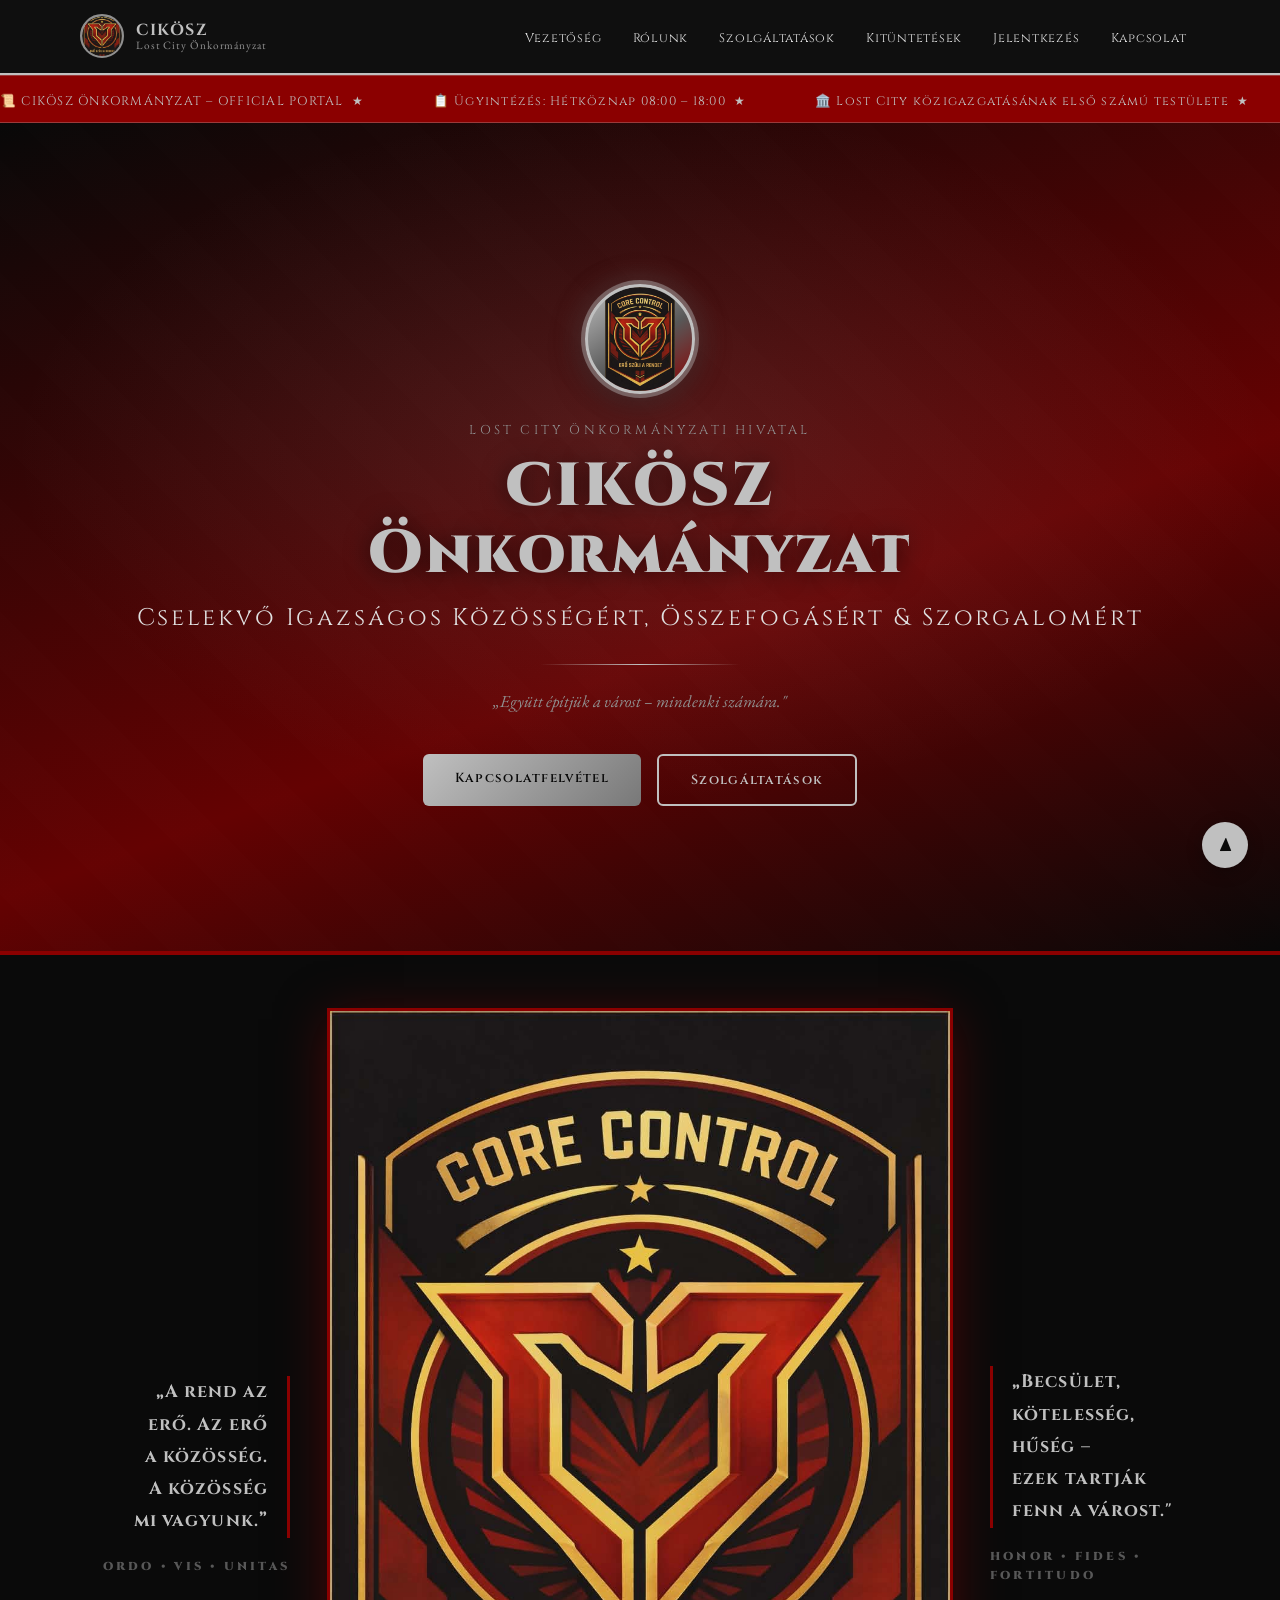
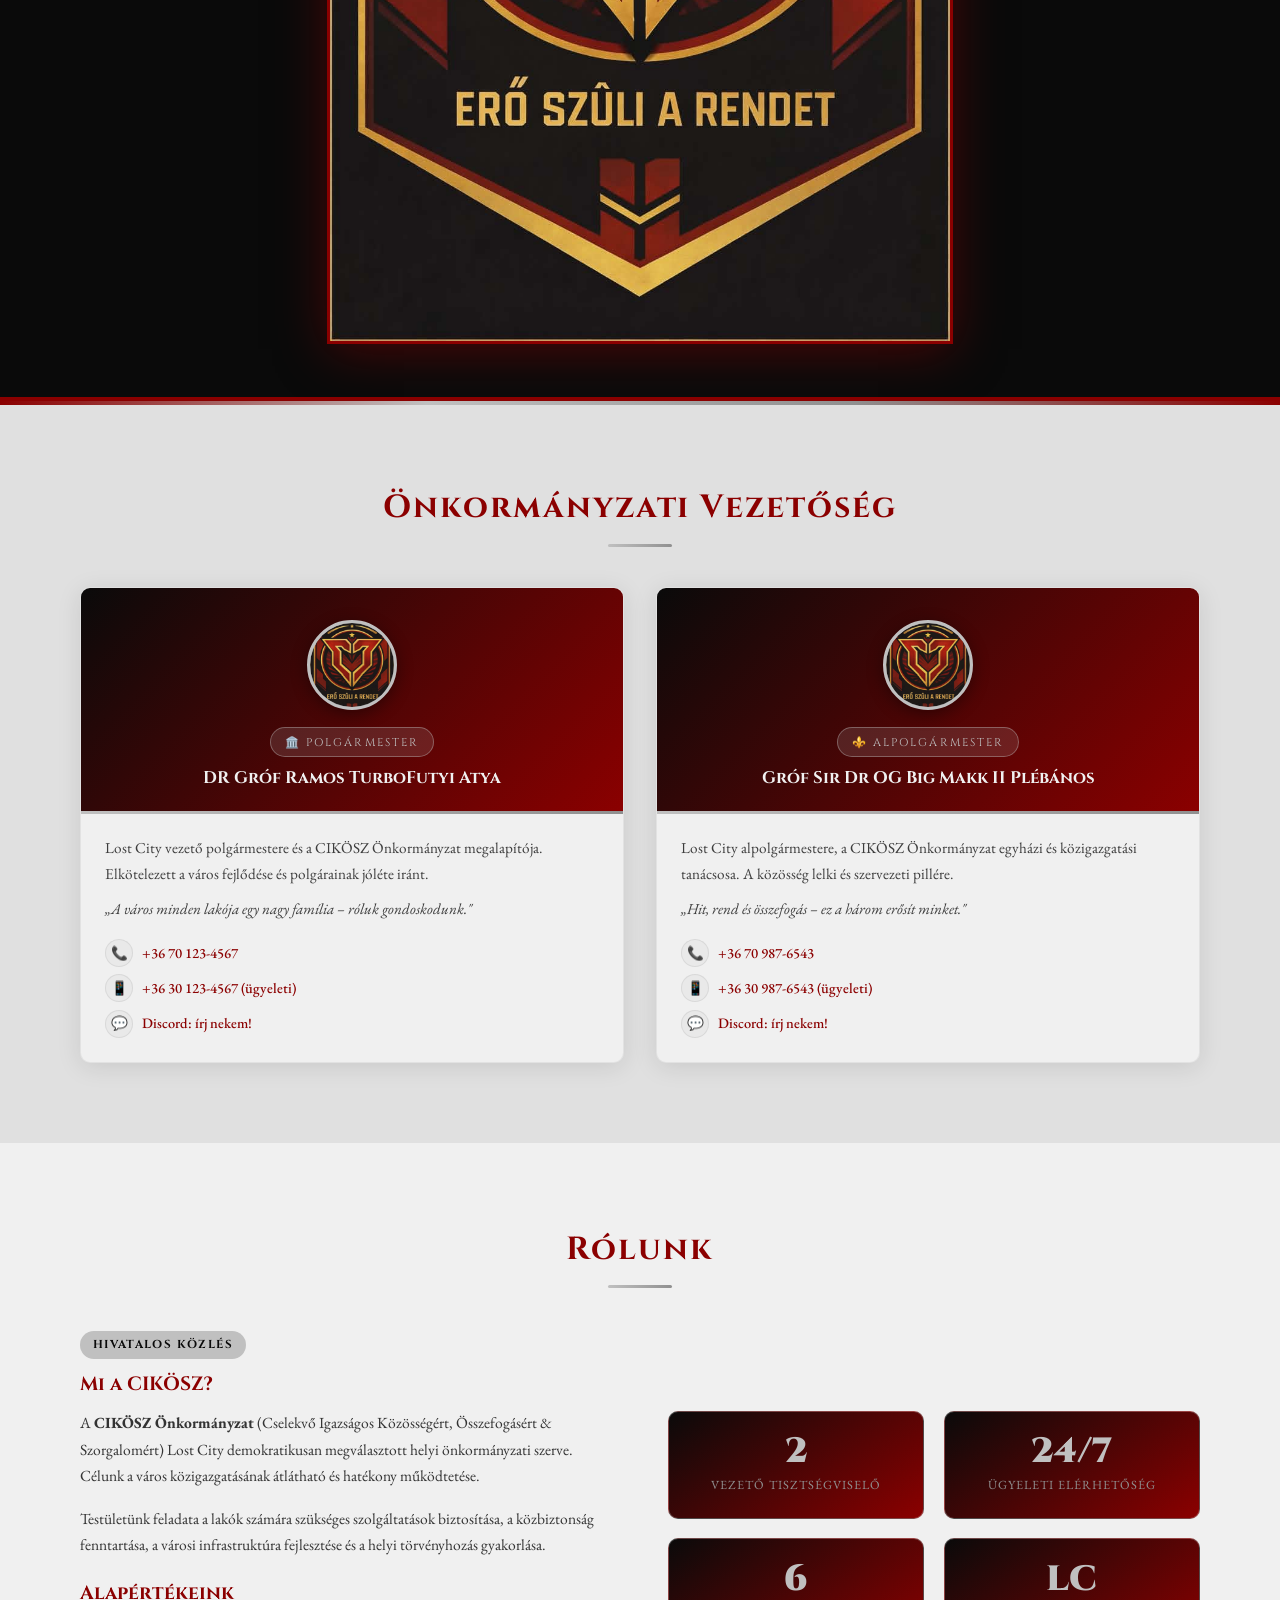
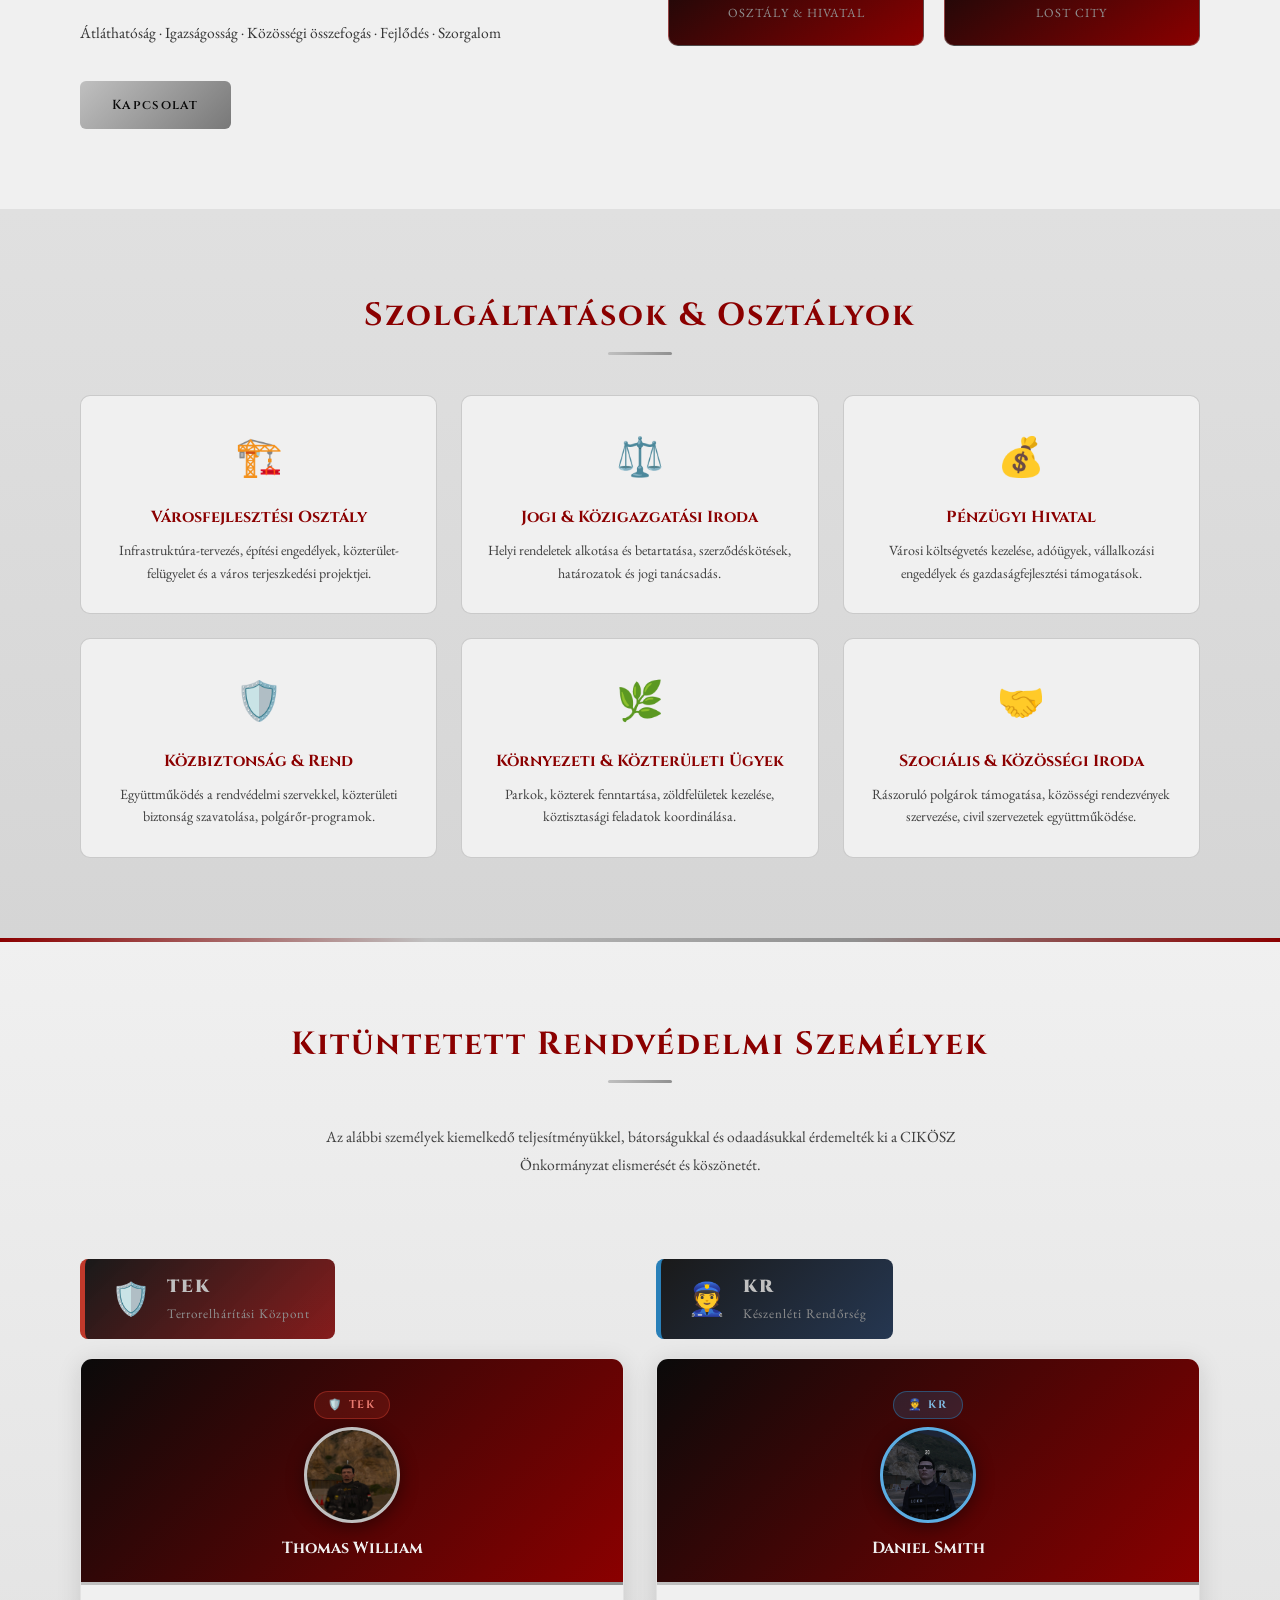
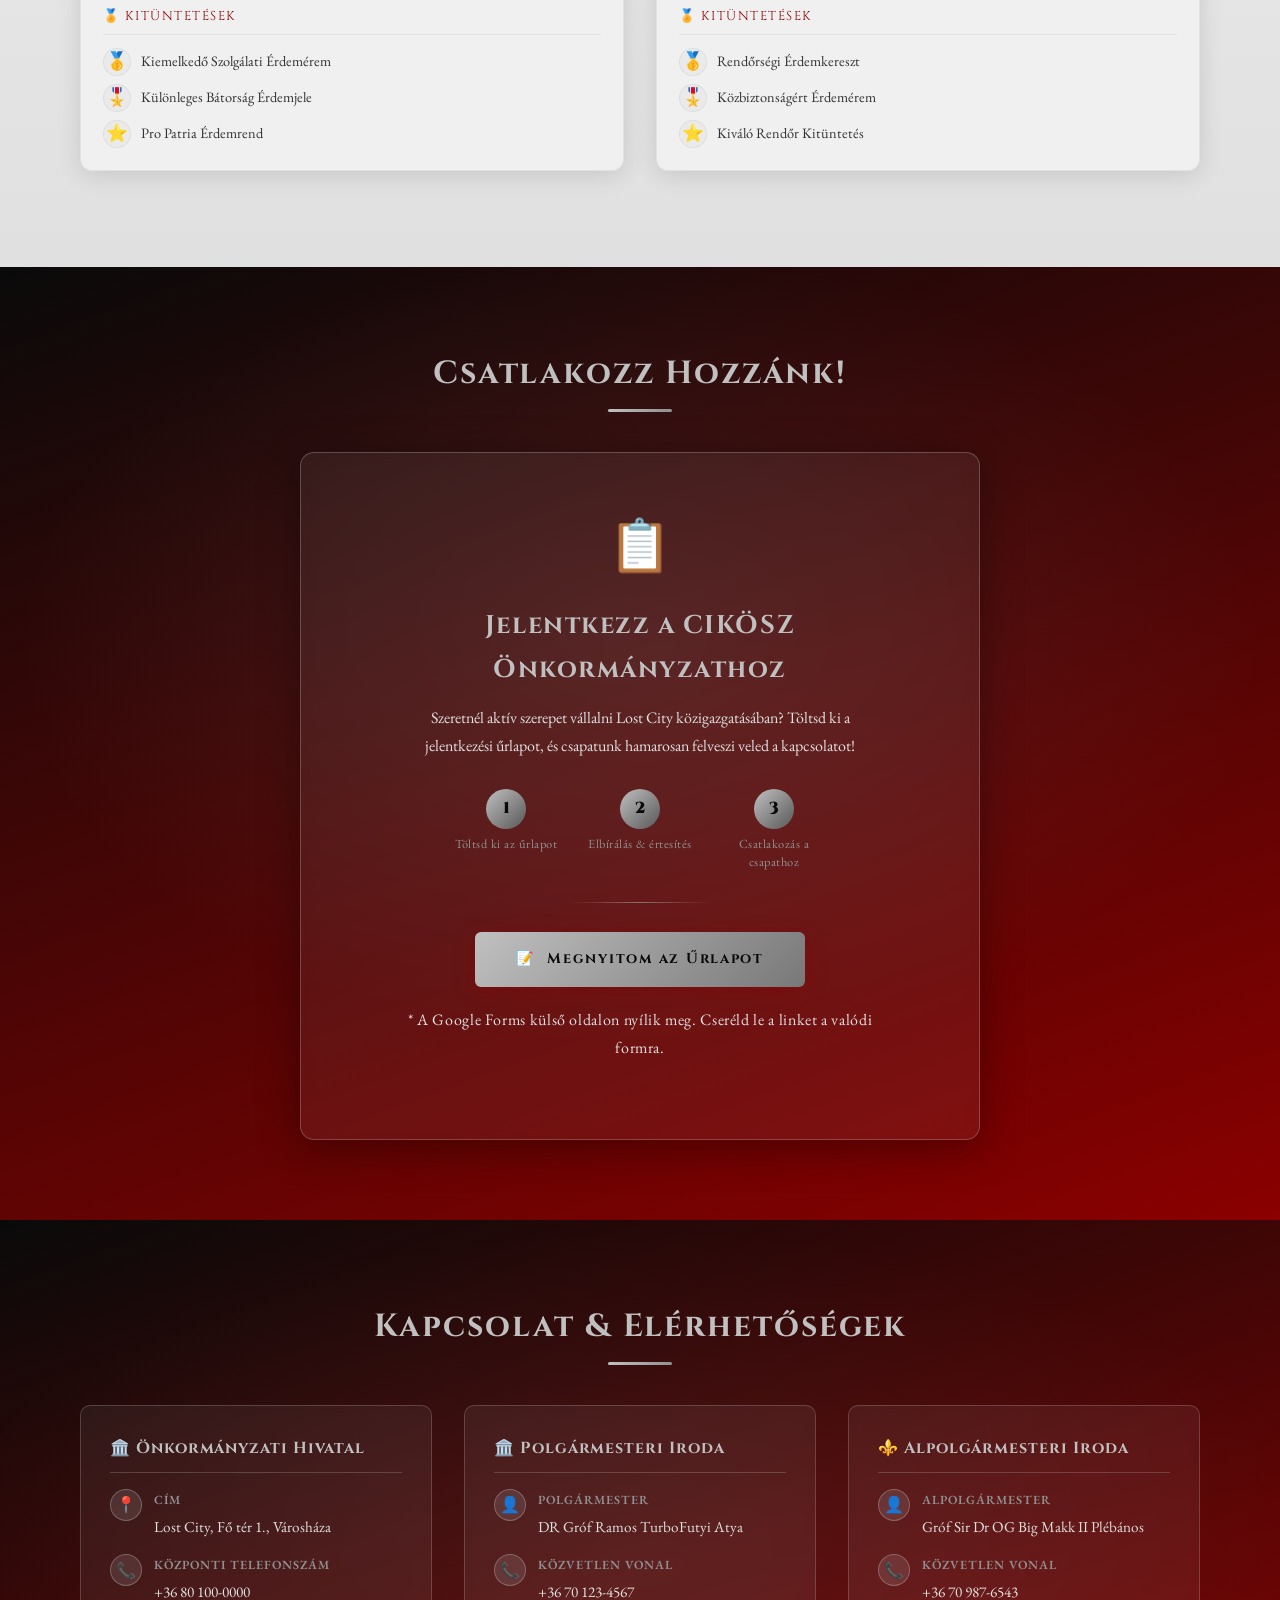
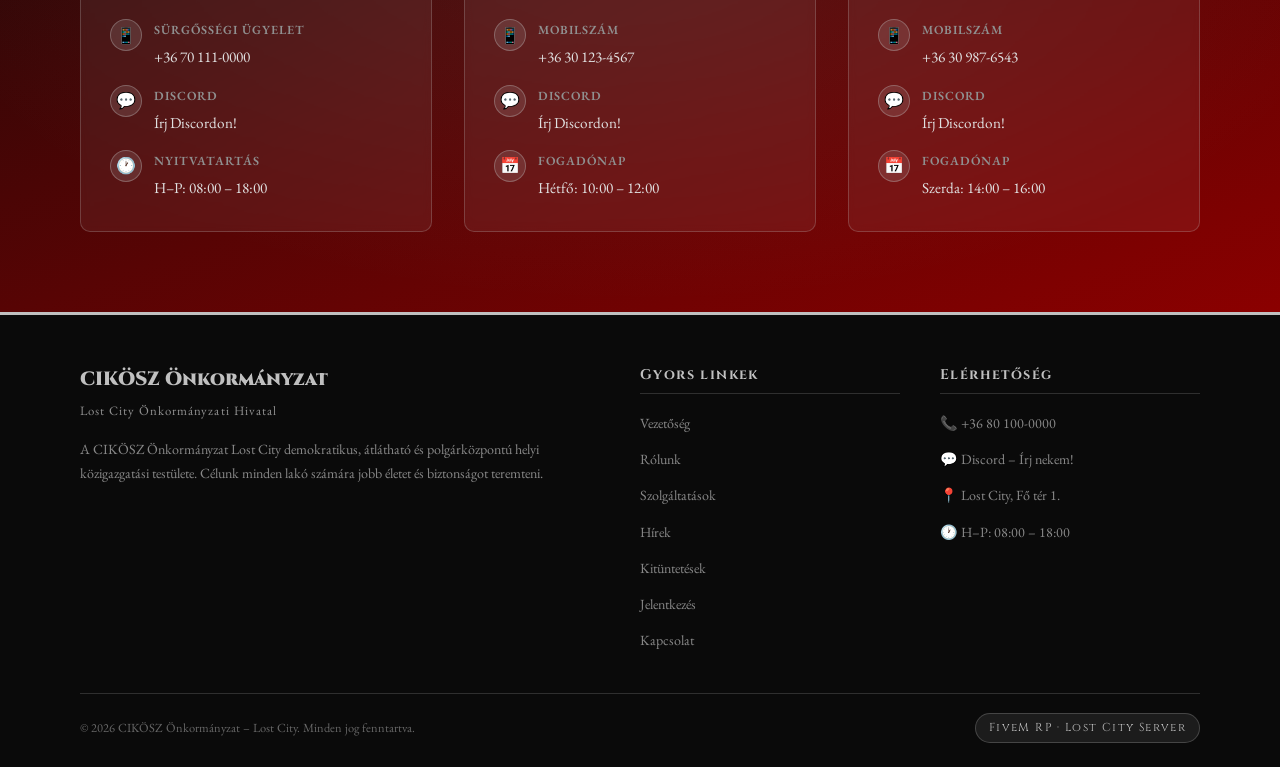
==== commit d8b4eaaa: "Update greeting from 'Hello' to 'Goodbye'" ====
--- a/index.html
+++ b/index.html
@@ -17,7 +17,7 @@
   <div class="container nav-inner">
     <a href="#hero" class="nav-brand">
       <div class="nav-seal">
-        <img src="images/cc.png" alt="CC logó" />
+        <img src="images/CC.png" alt="CC logó" />
       </div>
       <div class="nav-brand-text">
         <span>CIKÖSZ</span>
@@ -54,7 +54,7 @@
 <section id="hero">
   <div class="container hero-content">
     <div class="hero-crest">
-      <img src="images/cc.png" alt="CC pecsét" />
+      <img src="images/CC.png" alt="CC pecsét" />
     </div>
     <p class="hero-eyebrow">Lost City Önkormányzati Hivatal</p>
     <h1 class="hero-title">CIKÖSZ<br>Önkormányzat</h1>
@@ -78,7 +78,7 @@
     mi vagyunk.”</p>
     <span class="flag-motto">ORDO &bull; VIS &bull; UNITAS</span>
   </div>
-  <img src="images/cc.png" alt="Zászló" />
+  <img src="images/CC.png" alt="Zászló" />
   <div class="flag-text flag-text--right">
     <p class="flag-quote">„Becsület,
     kötelesség,
@@ -98,7 +98,7 @@
       <!-- POLGÁRMESTER -->
       <div class="leader-card">
         <div class="leader-card-header">
-          <div class="leader-avatar"><img src="images/cc.png" alt="CC" /></div>
+          <div class="leader-avatar"><img src="images/CC.png" alt="CC" /></div>
           <div class="leader-title-tag">🏛️ Polgármester</div>
           <div class="leader-name">DR Gróf Ramos TurboFutyi Atya</div>
         </div>
@@ -125,7 +125,7 @@
       <!-- ALPOLGÁRMESTER -->
       <div class="leader-card">
         <div class="leader-card-header">
-          <div class="leader-avatar"><img src="images/cc.png" alt="CC" /></div>
+          <div class="leader-avatar"><img src="images/CC.png" alt="CC" /></div>
           <div class="leader-title-tag">⚜️ Alpolgármester</div>
           <div class="leader-name">Gróf Sir Dr OG Big Makk II Plébános</div>
         </div>
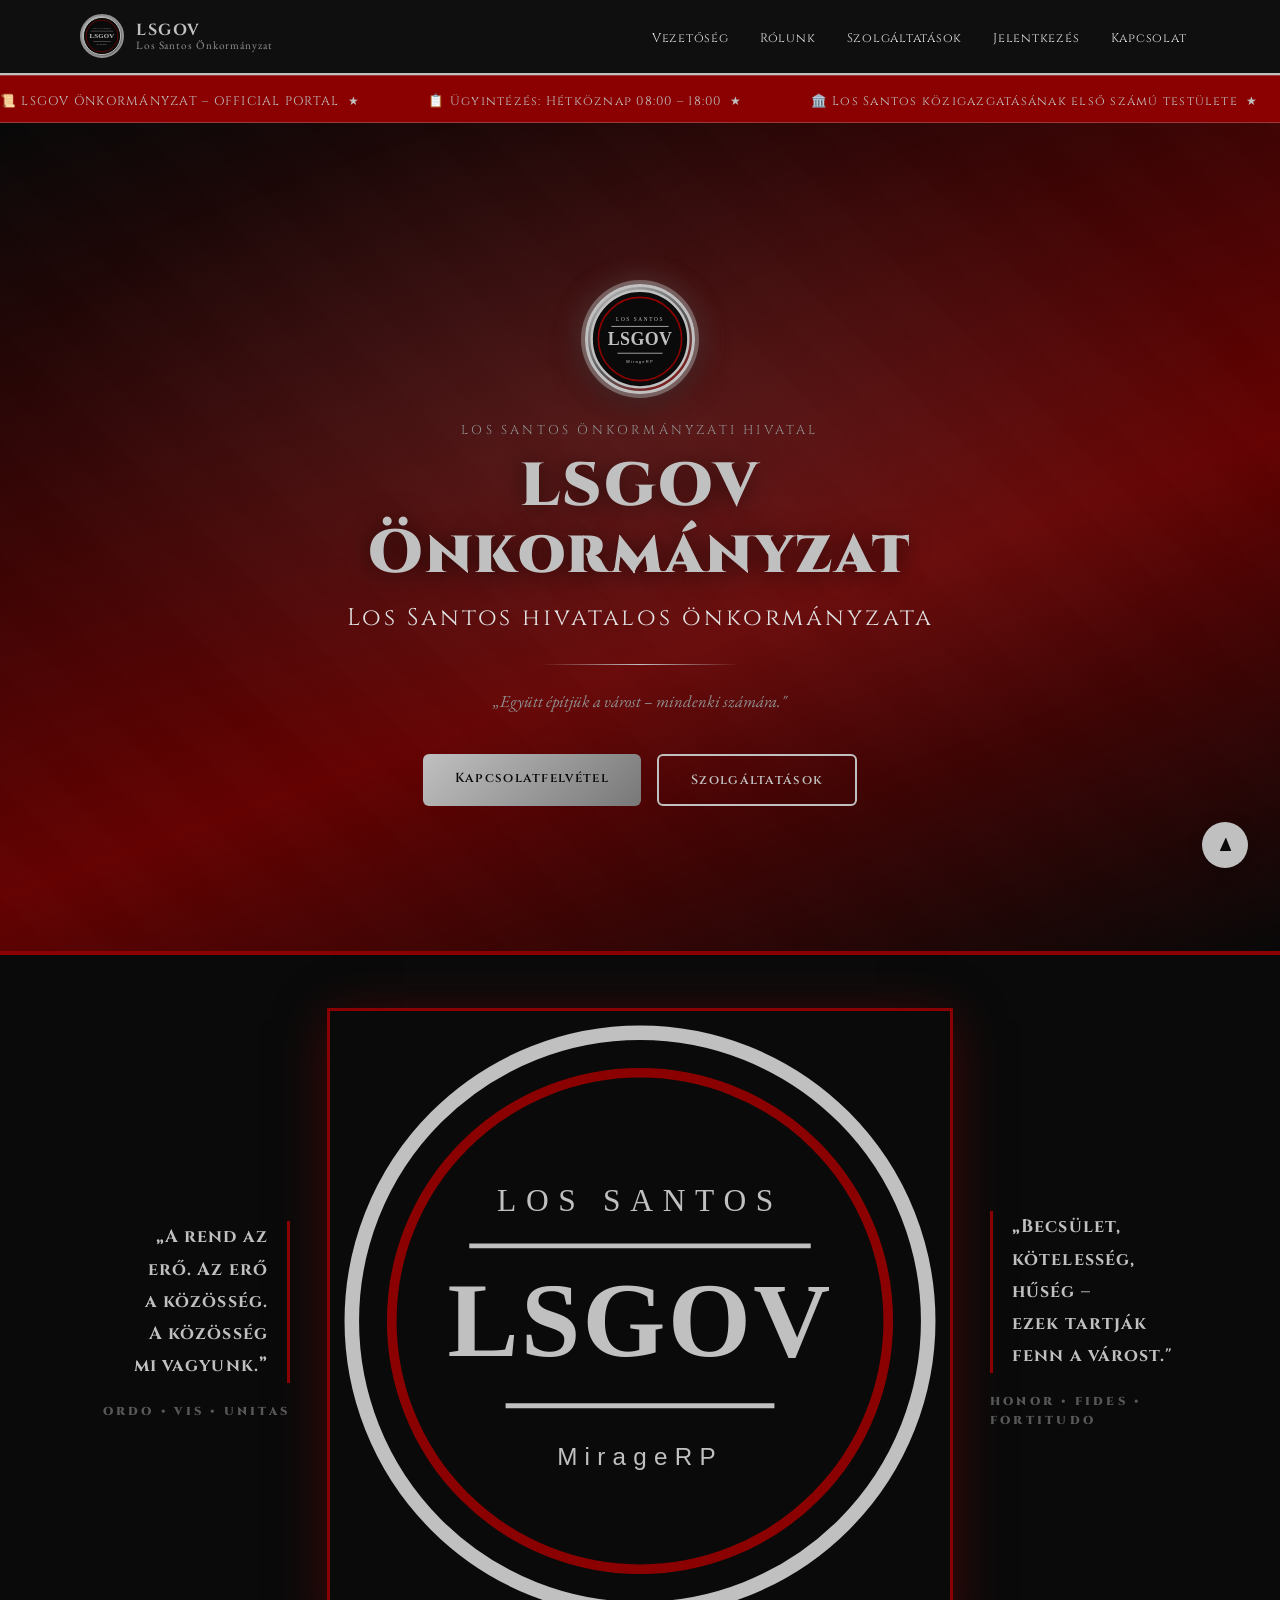
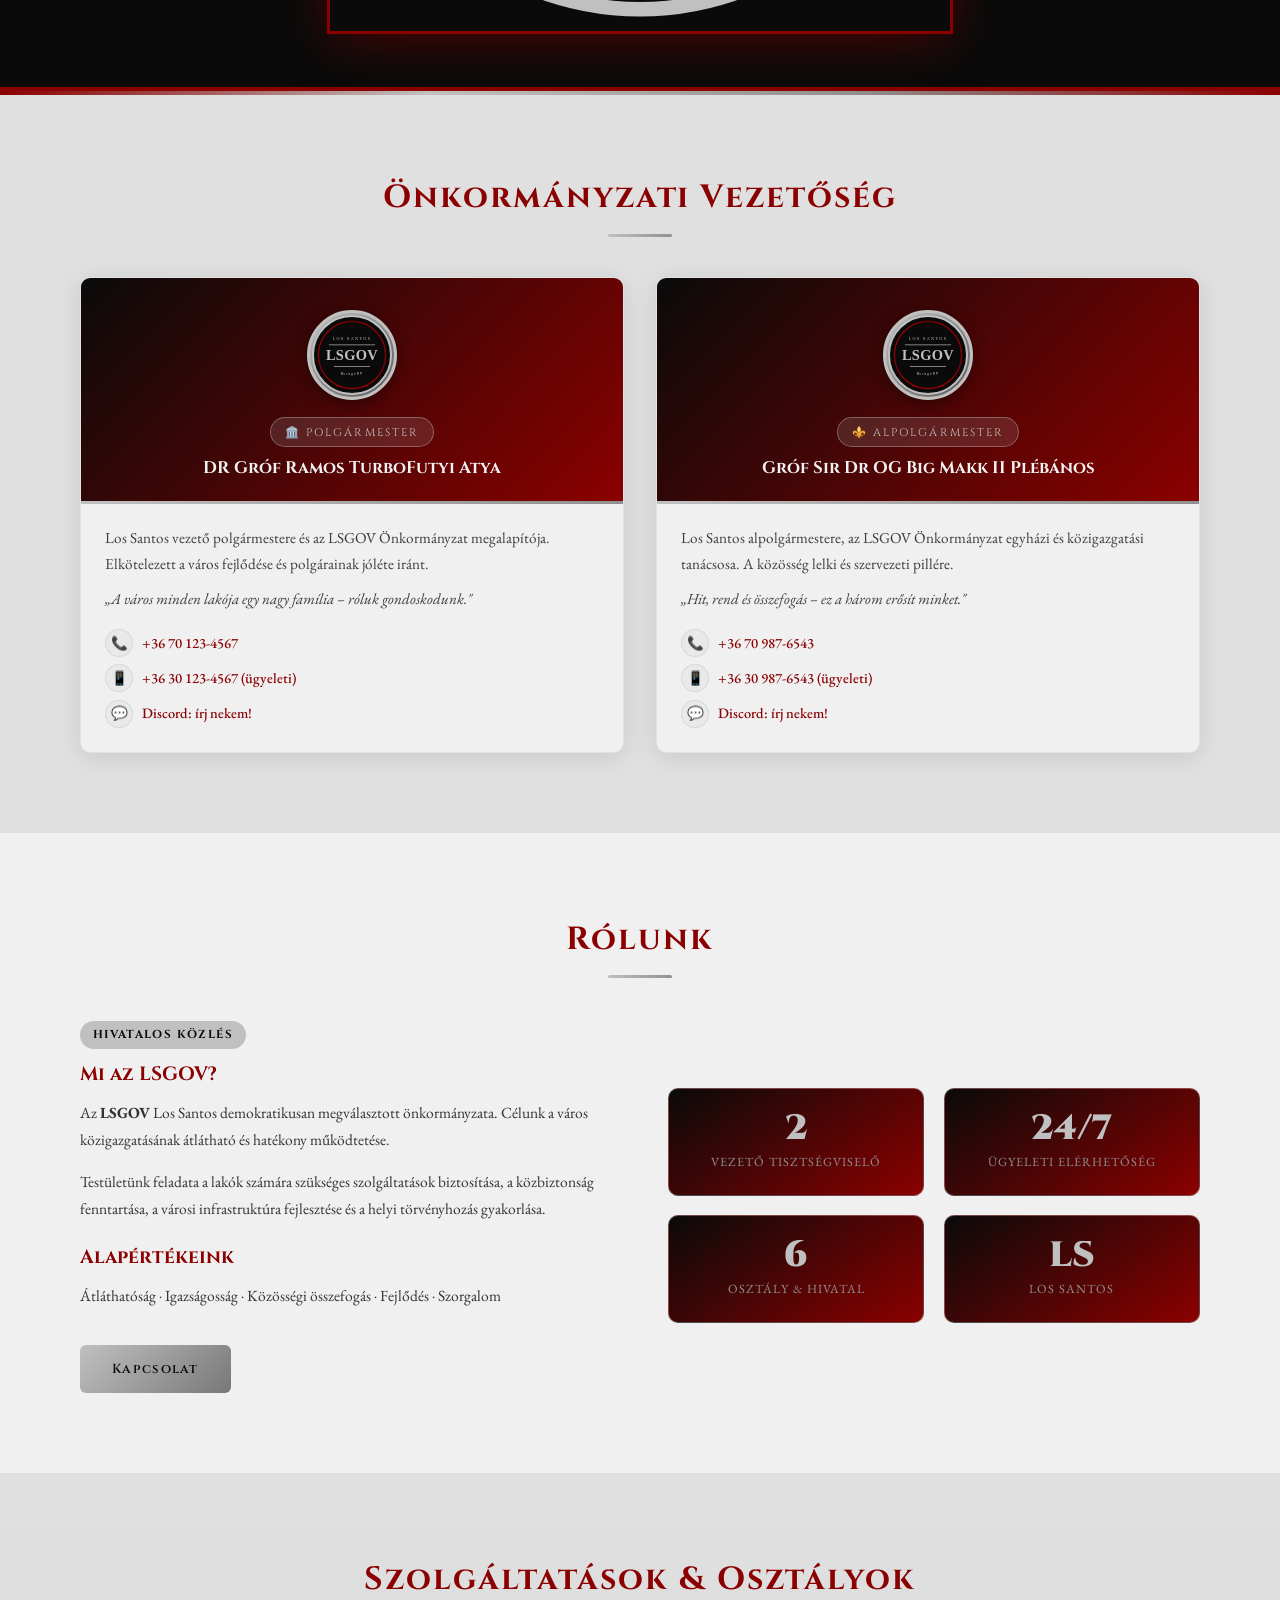
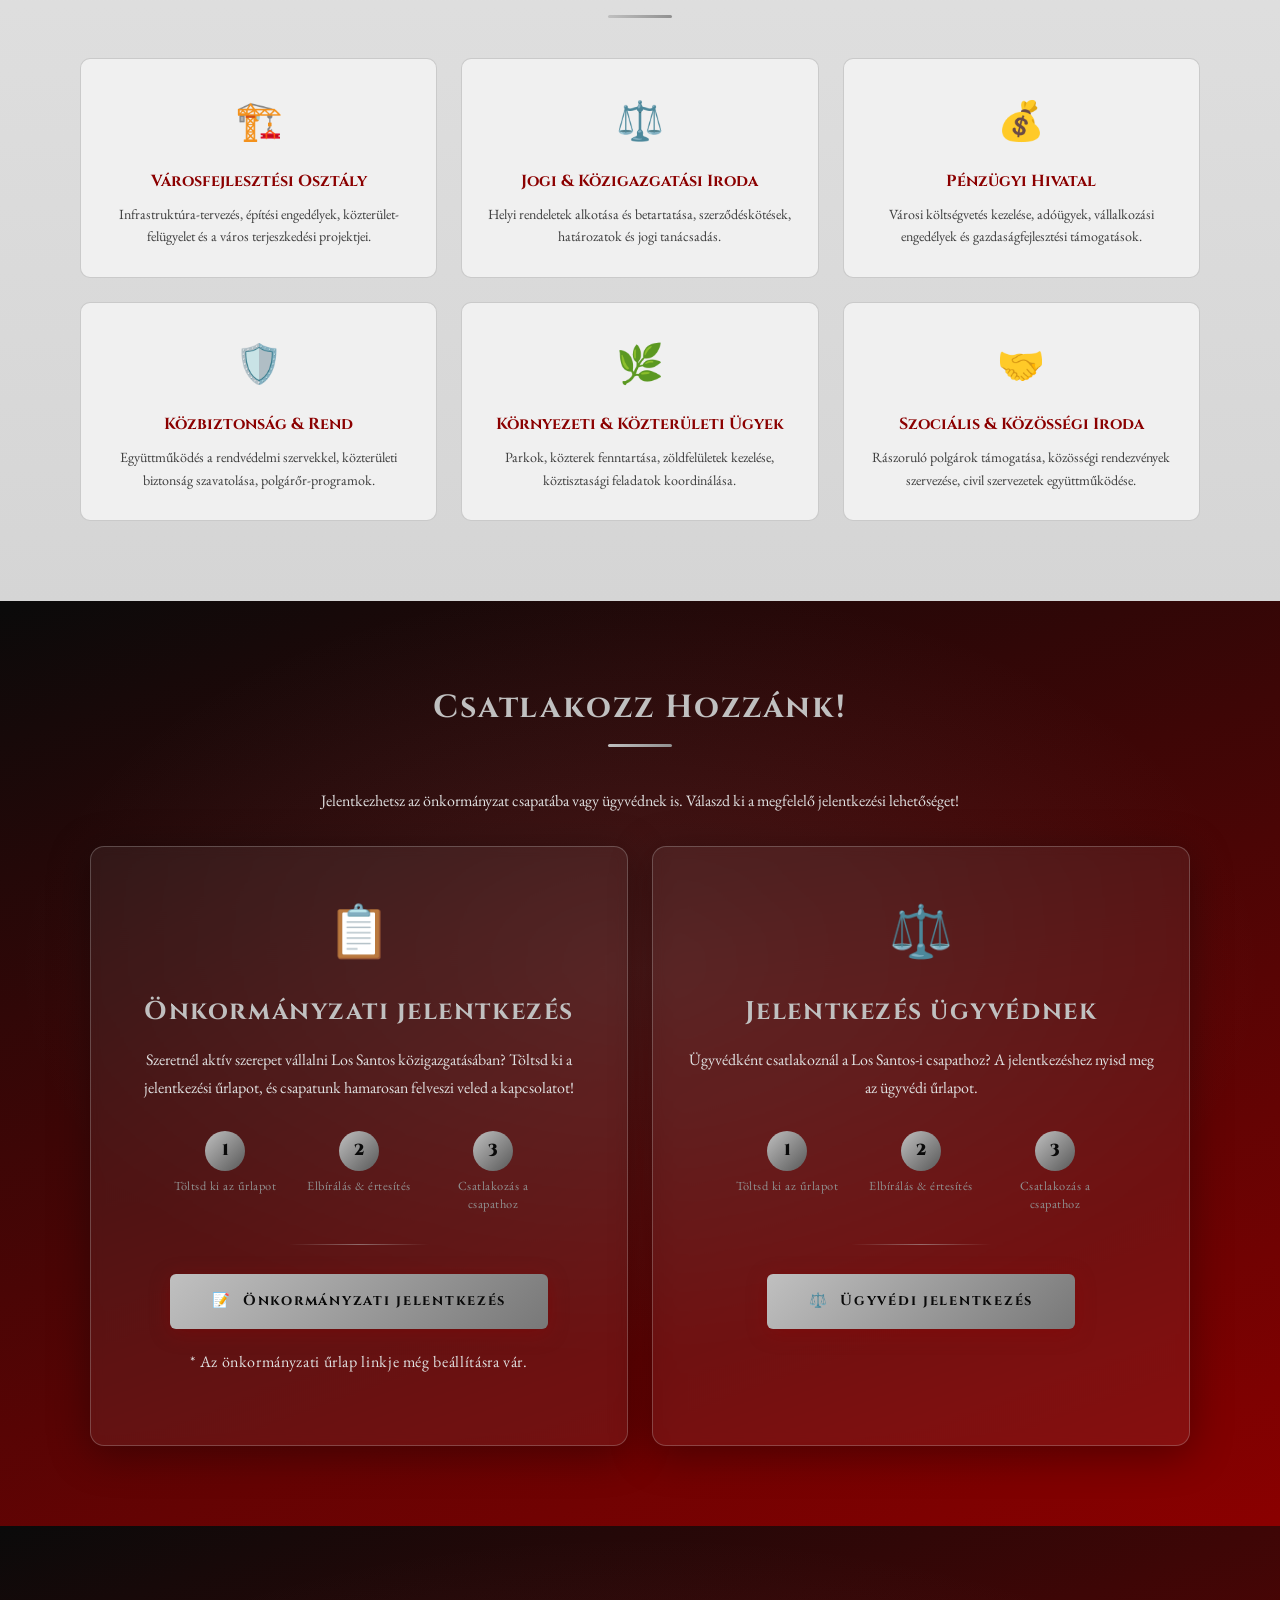
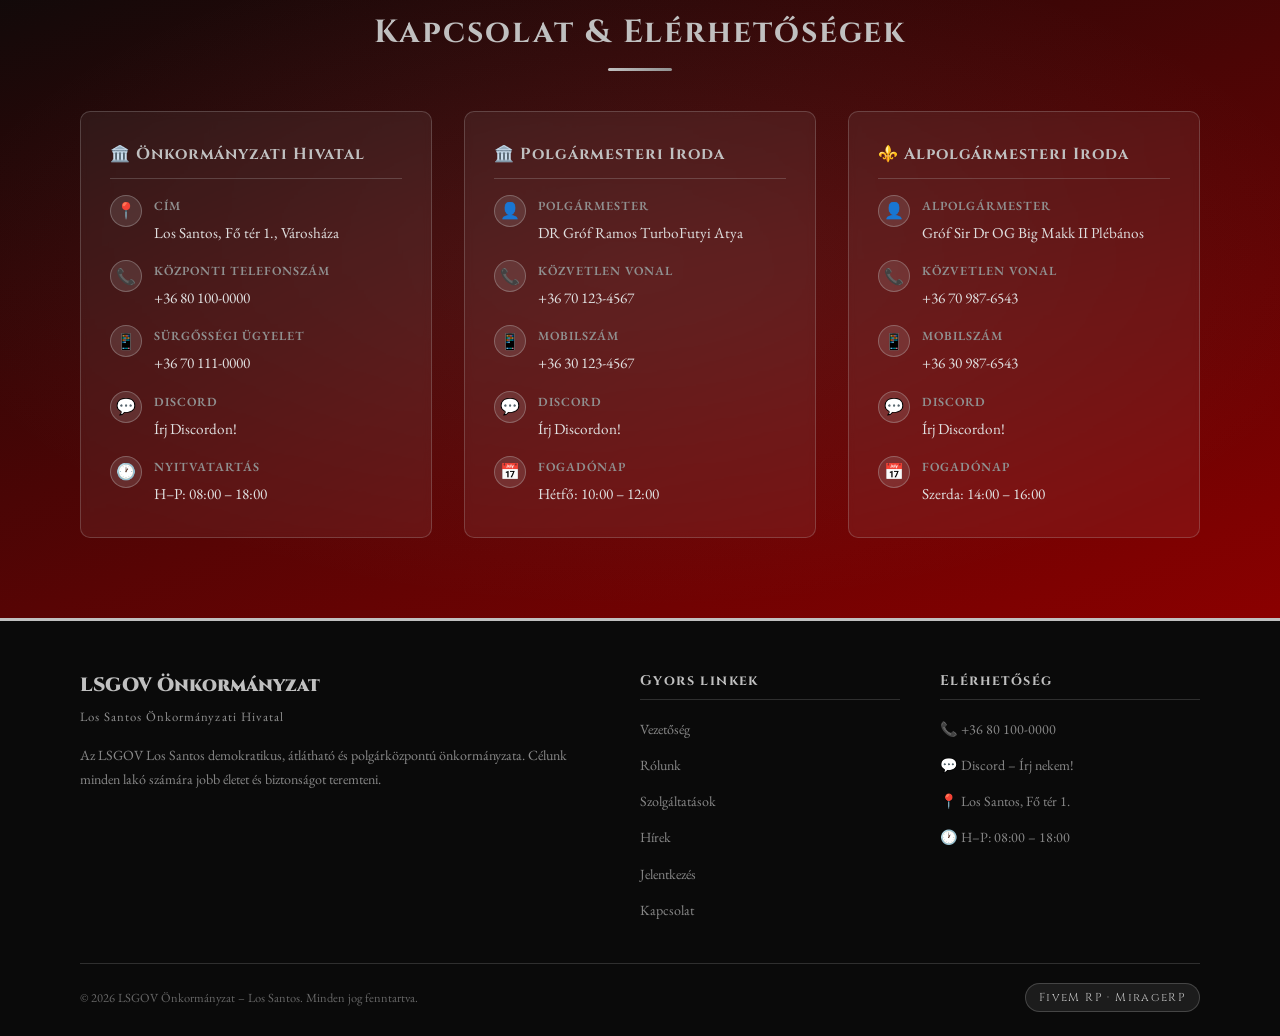
==== commit 2bc3956d: "Add files via upload" ====
--- a/index.html
+++ b/index.html
@@ -3,12 +3,12 @@
 <head>
   <meta charset="UTF-8" />
   <meta name="viewport" content="width=device-width, initial-scale=1.0"/>
-  <title>CIKÖSZ Önkormányzat – Lost City</title>
+  <title>LSGOV Önkormányzat – Los Santos</title>
   <link rel="preconnect" href="https://fonts.googleapis.com"/>
   <link rel="preconnect" href="https://fonts.gstatic.com" crossorigin/>
   <link href="https://fonts.googleapis.com/css2?family=Cinzel:wght@400;600;700;900&family=EB+Garamond:ital,wght@0,400;0,500;0,600;1,400&display=swap" rel="stylesheet"/>
   <link rel="stylesheet" href="css/styles.css"/>
-  <link rel="icon" type="image/x-icon" href="images/favicon.ico"/>
+  <link rel="icon" type="image/svg+xml" href="images/lsgov.svg"/>
 </head>
 <body>
 
@@ -17,11 +17,11 @@
   <div class="container nav-inner">
     <a href="#hero" class="nav-brand">
       <div class="nav-seal">
-        <img src="images/CC.png" alt="CC logó" />
+        <img src="images/lsgov.svg" alt="LSGOV logó" />
       </div>
       <div class="nav-brand-text">
-        <span>CIKÖSZ</span>
-        <span>Lost City Önkormányzat</span>
+        <span>LSGOV</span>
+        <span>Los Santos Önkormányzat</span>
       </div>
     </a>
     <nav>
@@ -30,7 +30,6 @@
         <li><a href="#rolunk">Rólunk</a></li>
         <li><a href="#szolgaltatasok">Szolgáltatások</a></li>
         <!-- <li><a href="#hirek">Hírek</a></li> -->
-        <li><a href="#kituntetes">Kitüntetések</a></li>
         <li><a href="#jelentkezes">Jelentkezés</a></li>
         <li><a href="#kapcsolat">Kapcsolat</a></li>
       </ul>
@@ -41,12 +40,12 @@
 <!-- ══════════ TICKER ══════════ -->
 <div id="ticker-bar">
   <div class="ticker-inner">
-    <span>📜 CIKÖSZ ÖNKORMÁNYZAT – OFFICIAL PORTAL &nbsp;★&nbsp;</span>
+    <span>📜 LSGOV ÖNKORMÁNYZAT – OFFICIAL PORTAL &nbsp;★&nbsp;</span>
     <span>📋 Ügyintézés: Hétköznap 08:00 – 18:00 &nbsp;★&nbsp;</span>
-    <span>🏛️ Lost City közigazgatásának első számú testülete &nbsp;★&nbsp;</span>
-    <span>📜 CIKÖSZ ÖNKORMÁNYZAT – OFFICIAL PORTAL &nbsp;★&nbsp;</span>
+    <span>🏛️ Los Santos közigazgatásának első számú testülete &nbsp;★&nbsp;</span>
+    <span>📜 LSGOV ÖNKORMÁNYZAT – OFFICIAL PORTAL &nbsp;★&nbsp;</span>
     <span>📋 Ügyintézés: Hétköznap 08:00 – 18:00 &nbsp;★&nbsp;</span>
-    <span>🏛️ Lost City közigazgatásának első számú testülete &nbsp;★&nbsp;</span>
+    <span>🏛️ Los Santos közigazgatásának első számú testülete &nbsp;★&nbsp;</span>
   </div>
 </div>
 
@@ -54,11 +53,11 @@
 <section id="hero">
   <div class="container hero-content">
     <div class="hero-crest">
-      <img src="images/CC.png" alt="CC pecsét" />
-    </div>
-    <p class="hero-eyebrow">Lost City Önkormányzati Hivatal</p>
-    <h1 class="hero-title">CIKÖSZ<br>Önkormányzat</h1>
-    <p class="hero-sub">Cselekvő Igazságos Közösségért, Összefogásért &amp; Szorgalomért</p>
+      <img src="images/lsgov.svg" alt="LSGOV pecsét" />
+    </div>
+    <p class="hero-eyebrow">Los Santos Önkormányzati Hivatal</p>
+    <h1 class="hero-title">LSGOV<br>Önkormányzat</h1>
+    <p class="hero-sub">Los Santos hivatalos önkormányzata</p>
     <div class="hero-divider"></div>
     <p class="hero-motto">„Együtt építjük a várost – mindenki számára."</p>
     <div class="hero-btns">
@@ -78,7 +77,7 @@
     mi vagyunk.”</p>
     <span class="flag-motto">ORDO &bull; VIS &bull; UNITAS</span>
   </div>
-  <img src="images/CC.png" alt="Zászló" />
+  <img src="images/lsgov.svg" alt="LSGOV címer" />
   <div class="flag-text flag-text--right">
     <p class="flag-quote">„Becsület,
     kötelesség,
@@ -98,12 +97,12 @@
       <!-- POLGÁRMESTER -->
       <div class="leader-card">
         <div class="leader-card-header">
-          <div class="leader-avatar"><img src="images/CC.png" alt="CC" /></div>
+          <div class="leader-avatar"><img src="images/lsgov.svg" alt="LSGOV" /></div>
           <div class="leader-title-tag">🏛️ Polgármester</div>
           <div class="leader-name">DR Gróf Ramos TurboFutyi Atya</div>
         </div>
         <div class="leader-card-body">
-          <p>Lost City vezető polgármestere és a CIKÖSZ Önkormányzat megalapítója. Elkötelezett a város fejlődése és polgárainak jóléte iránt.</p>
+          <p>Los Santos vezető polgármestere és az LSGOV Önkormányzat megalapítója. Elkötelezett a város fejlődése és polgárainak jóléte iránt.</p>
           <p><em>„A város minden lakója egy nagy família – róluk gondoskodunk."</em></p>
           <div class="leader-contact">
             <a href="tel:+36701234567">
@@ -125,12 +124,12 @@
       <!-- ALPOLGÁRMESTER -->
       <div class="leader-card">
         <div class="leader-card-header">
-          <div class="leader-avatar"><img src="images/CC.png" alt="CC" /></div>
+          <div class="leader-avatar"><img src="images/lsgov.svg" alt="LSGOV" /></div>
           <div class="leader-title-tag">⚜️ Alpolgármester</div>
           <div class="leader-name">Gróf Sir Dr OG Big Makk II Plébános</div>
         </div>
         <div class="leader-card-body">
-          <p>Lost City alpolgármestere, a CIKÖSZ Önkormányzat egyházi és közigazgatási tanácsosa. A közösség lelki és szervezeti pillére.</p>
+          <p>Los Santos alpolgármestere, az LSGOV Önkormányzat egyházi és közigazgatási tanácsosa. A közösség lelki és szervezeti pillére.</p>
           <p><em>„Hit, rend és összefogás – ez a három erősít minket."</em></p>
           <div class="leader-contact">
             <a href="tel:+36709876543">
@@ -160,8 +159,8 @@
     <div class="about-grid">
       <div class="about-text">
         <span class="badge">Hivatalos közlés</span>
-        <h3>Mi a CIKÖSZ?</h3>
-        <p>A <strong>CIKÖSZ Önkormányzat</strong> (Cselekvő Igazságos Közösségért, Összefogásért &amp; Szorgalomért) Lost City demokratikusan megválasztott helyi önkormányzati szerve. Célunk a város közigazgatásának átlátható és hatékony működtetése.</p>
+        <h3>Mi az LSGOV?</h3>
+        <p>Az <strong>LSGOV</strong> Los Santos demokratikusan megválasztott önkormányzata. Célunk a város közigazgatásának átlátható és hatékony működtetése.</p>
         <p>Testületünk feladata a lakók számára szükséges szolgáltatások biztosítása, a közbiztonság fenntartása, a városi infrastruktúra fejlesztése és a helyi törvényhozás gyakorlása.</p>
         <h3 style="margin-top:1.2rem;">Alapértékeink</h3>
         <p>Átláthatóság · Igazságosság · Közösségi összefogás · Fejlődés · Szorgalom</p>
@@ -181,8 +180,8 @@
           <div class="stat-label">Osztály &amp; hivatal</div>
         </div>
         <div class="stat-box">
-          <div class="stat-num">LC</div>
-          <div class="stat-label">Lost City</div>
+          <div class="stat-num">LS</div>
+          <div class="stat-label">Los Santos</div>
         </div>
       </div>
     </div>
@@ -255,7 +254,7 @@
         <div class="news-banner"></div>
         <div class="news-body">
           <div class="news-date">2026. február 20.</div>
-          <h3>Új városi fejlesztési projekt indul Lost City déli negyedében</h3>
+          <h3>Új városi fejlesztési projekt indul Los Santos déli negyedében</h3>
           <p>Az önkormányzat jóváhagyta a déli negyed infrastruktúra-fejlesztési tervét. A projekt a közutak felújítását és új közterületek kialakítását foglalja magában.</p>
           <span class="news-tag">Fejlesztés</span>
         </div>
@@ -275,104 +274,55 @@
   </div>
 </section> -->
 
-<!-- ══════════ KITÜNTETÉSEK ══════════ -->
-<section id="kituntetes">
-  <div class="container">
-    <h2 class="section-title">Kitüntetett Rendvédelmi Személyek<span class="underline"></span></h2>
-    <p class="kituntetes-intro">Az alábbi személyek kiemelkedő teljesítményükkel, bátorságukkal és odaadásukkal érdemelték ki a CIKÖSZ Önkormányzat elismerését és köszönetét.</p>
-
-    <div class="awards-duo">
-
-      <!-- ── TEK ── -->
-      <div class="awards-duo-col">
-        <div class="award-unit-header">
-          <div class="award-unit-banner award-unit-banner--tek">
-            <span class="award-unit-icon">🛡️</span>
-            <div>
-              <div class="award-unit-label">TEK</div>
-              <div class="award-unit-name">Terrorelhárítási Központ</div>
-            </div>
-          </div>
-        </div>
-        <div class="award-card">
-          <div class="award-card-header">
-            <div class="award-unit-tag award-unit-tag--tek">🛡️ TEK</div>
-            <div class="award-avatar">
-              <img src="images/tek.png" alt="TEK tiszt">
-            </div>
-            <div class="award-person-name">Thomas William</div>
-            <!-- <div class="award-person-rank">Százados</div> -->
-          </div>
-          <div class="award-card-body">
-            <div class="awards-list-title">🏅 Kitüntetések</div>
-            <ul class="awards-list">
-              <li><span class="award-medal">🥇</span>Kiemelkedő Szolgálati Érdemérem</li>
-              <li><span class="award-medal">🎖️</span>Különleges Bátorság Érdemjele</li>
-              <li><span class="award-medal">⭐</span>Pro Patria Érdemrend</li>
-            </ul>
-          </div>
-        </div>
-      </div>
-
-      <!-- ── KR ── -->
-      <div class="awards-duo-col">
-        <div class="award-unit-header">
-          <div class="award-unit-banner award-unit-banner--kr">
-            <span class="award-unit-icon">👮</span>
-            <div>
-              <div class="award-unit-label">KR</div>
-              <div class="award-unit-name">Készenléti Rendőrség</div>
-            </div>
-          </div>
-        </div>
-        <div class="award-card">
-          <div class="award-card-header">
-            <div class="award-unit-tag award-unit-tag--kr">👮 KR</div>
-            <div class="award-avatar award-avatar--kr">
-              <img src="images/kr.png" alt="KR rendőr">
-            </div>
-            <div class="award-person-name">Daniel Smith</div>
-            <!-- <div class="award-person-rank">Alezredes</div> -->
-          </div>
-          <div class="award-card-body">
-            <div class="awards-list-title">🏅 Kitüntetések</div>
-            <ul class="awards-list">
-              <li><span class="award-medal">🥇</span>Rendőrségi Érdemkereszt</li>
-              <li><span class="award-medal">🎖️</span>Közbiztonságért Érdemérem</li>
-              <li><span class="award-medal">⭐</span>Kiváló Rendőr Kitüntetés</li>
-            </ul>
-          </div>
-        </div>
-      </div>
-
-    </div>
-</section>
-
 <!-- ══════════ JELENTKEZÉS ══════════ -->
 <section id="jelentkezes">
   <div class="container" style="position:relative; z-index:1;">
     <h2 class="section-title">Csatlakozz Hozzánk!<span class="underline"></span></h2>
-    <div class="join-box">
-      <span class="join-icon">📋</span>
-      <h3>Jelentkezz a CIKÖSZ Önkormányzathoz</h3>
-      <p>Szeretnél aktív szerepet vállalni Lost City közigazgatásában? Töltsd ki a jelentkezési űrlapot, és csapatunk hamarosan felveszi veled a kapcsolatot!</p>
-      <div class="join-steps">
-        <div class="join-step">
-          <div class="join-step-num">1</div>
-          <div class="join-step-label">Töltsd ki az űrlapot</div>
-        </div>
-        <div class="join-step">
-          <div class="join-step-num">2</div>
-          <div class="join-step-label">Elbírálás &amp; értesítés</div>
-        </div>
-        <div class="join-step">
-          <div class="join-step-num">3</div>
-          <div class="join-step-label">Csatlakozás a csapathoz</div>
-        </div>
-      </div>
-      <div class="join-divider"></div>
-      <a href="https://forms.google.com/XXXXXXXXXXXXXXXXX" target="_blank" rel="noopener" class="btn-join">📝 &nbsp;Megnyitom az Űrlapot</a>
-      <p class="join-note">* A Google Forms külső oldalon nyílik meg. Cseréld le a linket a valódi formra.</p>
+    <p class="join-intro">Jelentkezhetsz az önkormányzat csapatába vagy ügyvédnek is. Válaszd ki a megfelelő jelentkezési lehetőséget!</p>
+    <div class="join-options">
+      <div class="join-box">
+        <span class="join-icon">📋</span>
+        <h3>Önkormányzati jelentkezés</h3>
+        <p>Szeretnél aktív szerepet vállalni Los Santos közigazgatásában? Töltsd ki a jelentkezési űrlapot, és csapatunk hamarosan felveszi veled a kapcsolatot!</p>
+        <div class="join-steps">
+          <div class="join-step">
+            <div class="join-step-num">1</div>
+            <div class="join-step-label">Töltsd ki az űrlapot</div>
+          </div>
+          <div class="join-step">
+            <div class="join-step-num">2</div>
+            <div class="join-step-label">Elbírálás &amp; értesítés</div>
+          </div>
+          <div class="join-step">
+            <div class="join-step-num">3</div>
+            <div class="join-step-label">Csatlakozás a csapathoz</div>
+          </div>
+        </div>
+        <div class="join-divider"></div>
+        <a href="https://forms.google.com/XXXXXXXXXXXXXXXXX" target="_blank" rel="noopener" class="btn-join">📝 &nbsp;Önkormányzati jelentkezés</a>
+        <p class="join-note">* Az önkormányzati űrlap linkje még beállításra vár.</p>
+      </div>
+      <div class="join-box">
+        <span class="join-icon">⚖️</span>
+        <h3>Jelentkezés ügyvédnek</h3>
+        <p>Ügyvédként csatlakoznál a Los Santos-i csapathoz? A jelentkezéshez nyisd meg az ügyvédi űrlapot.</p>
+        <div class="join-steps">
+          <div class="join-step">
+            <div class="join-step-num">1</div>
+            <div class="join-step-label">Töltsd ki az űrlapot</div>
+          </div>
+          <div class="join-step">
+            <div class="join-step-num">2</div>
+            <div class="join-step-label">Elbírálás &amp; értesítés</div>
+          </div>
+          <div class="join-step">
+            <div class="join-step-num">3</div>
+            <div class="join-step-label">Csatlakozás a csapathoz</div>
+          </div>
+        </div>
+        <div class="join-divider"></div>
+        <a href="https://docs.google.com/forms/d/e/1FAIpQLScx-GQuttg7g6N7k990KjfH--1llgrI5L6izyLWi8dHVCT2ug/viewform?usp=dialog" target="_blank" rel="noopener" class="btn-join">⚖️ &nbsp;Ügyvédi jelentkezés</a>
+      </div>
     </div>
   </div>
 </section>
@@ -390,7 +340,7 @@
           <div class="c-icon">📍</div>
           <div class="c-info">
             <strong>Cím</strong>
-            <span>Lost City, Fő tér 1., Városháza</span>
+            <span>Los Santos, Fő tér 1., Városháza</span>
           </div>
         </div>
         <div class="contact-item">
@@ -512,9 +462,9 @@
   <div class="container">
     <div class="footer-grid">
       <div>
-        <div class="footer-brand-name">CIKÖSZ Önkormányzat</div>
-        <div class="footer-brand-sub">Lost City Önkormányzati Hivatal</div>
-        <p class="footer-desc">A CIKÖSZ Önkormányzat Lost City demokratikus, átlátható és polgárközpontú helyi közigazgatási testülete. Célunk minden lakó számára jobb életet és biztonságot teremteni.</p>
+        <div class="footer-brand-name">LSGOV Önkormányzat</div>
+        <div class="footer-brand-sub">Los Santos Önkormányzati Hivatal</div>
+        <p class="footer-desc">Az LSGOV Los Santos demokratikus, átlátható és polgárközpontú önkormányzata. Célunk minden lakó számára jobb életet és biztonságot teremteni.</p>
       </div>
       <div class="footer-col">
         <h4>Gyors linkek</h4>
@@ -523,7 +473,6 @@
           <li><a href="#rolunk">Rólunk</a></li>
           <li><a href="#szolgaltatasok">Szolgáltatások</a></li>
           <li><a href="#hirek">Hírek</a></li>
-          <li><a href="#kituntetes">Kitüntetések</a></li>
           <li><a href="#jelentkezes">Jelentkezés</a></li>
           <li><a href="#kapcsolat">Kapcsolat</a></li>
         </ul>
@@ -533,14 +482,14 @@
         <ul>
           <li><a href="tel:+36801000000">📞 +36 80 100-0000</a></li>
           <li><a href="https://discord.com/users/440473207930093568" target="_blank" rel="noopener">💬 Discord – Írj nekem!</a></li>
-          <li><a href="#">📍 Lost City, Fő tér 1.</a></li>
+          <li><a href="#">📍 Los Santos, Fő tér 1.</a></li>
           <li><a href="#">🕐 H–P: 08:00 – 18:00</a></li>
         </ul>
       </div>
     </div>
     <div class="footer-bottom">
-      <p>© 2026 CIKÖSZ Önkormányzat – Lost City. Minden jog fenntartva.</p>
-      <span class="server-tag">FiveM RP · Lost City Server</span>
+      <p>© 2026 LSGOV Önkormányzat – Los Santos. Minden jog fenntartva.</p>
+      <span class="server-tag">FiveM RP · MirageRP</span>
     </div>
   </div>
 </footer>
@@ -550,4 +499,3 @@
 
 </body>
 </html>
-
--- a/css/styles.css
+++ b/css/styles.css
@@ -1,5 +1,5 @@
 ﻿/* ─────────────────────────────────────────────────────────────────
-   CIKÖSZ Önkormányzat – Lost City
+   LSGOV Önkormányzat – Los Santos
    Lefordított stíluslap (css/styles.css)
    Forrás: css/styles.scss
    Fordítás: sass css/styles.scss css/styles.css --style=expanded
@@ -854,16 +854,33 @@
 }
 #jelentkezes .section-title { color: var(--gold); }
 #jelentkezes .section-title .underline { background: linear-gradient(90deg, var(--gold), var(--olive)); }
+.join-intro {
+  max-width: 700px;
+  margin: 0 auto 2rem;
+  color: var(--parchment);
+  font-size: 1rem;
+  line-height: 1.7;
+}
+.join-options {
+  display: grid;
+  grid-template-columns: repeat(2, minmax(0, 1fr));
+  gap: 1.5rem;
+  max-width: 1100px;
+  margin: 0 auto;
+}
+@media (max-width: 760px) {
+  .join-options { grid-template-columns: 1fr; }
+}
 .join-box {
   position: relative;
   z-index: 1;
-  display: inline-block;
-  max-width: 680px;
-  width: 100%;
+  display: flex;
+  flex-direction: column;
+  align-items: center;
   background: rgba(255,255,255,.06);
   border: 1px solid rgba(192,192,192,.3);
   border-radius: 14px;
-  padding: 3rem 2.5rem;
+  padding: 2.5rem 2rem;
   backdrop-filter: blur(6px);
   box-shadow: 0 8px 40px rgba(0,0,0,.35);
 }
@@ -1112,4 +1129,3 @@
 /* ── LOGO SEGÉDOSZTÁLYOK ────────────────────────────────────────── */
 .logo-img   { display: block; width: 100%; height: 100%; object-fit: contain; }
 .logo-circle { border-radius: 50%; object-fit: cover; }
-
